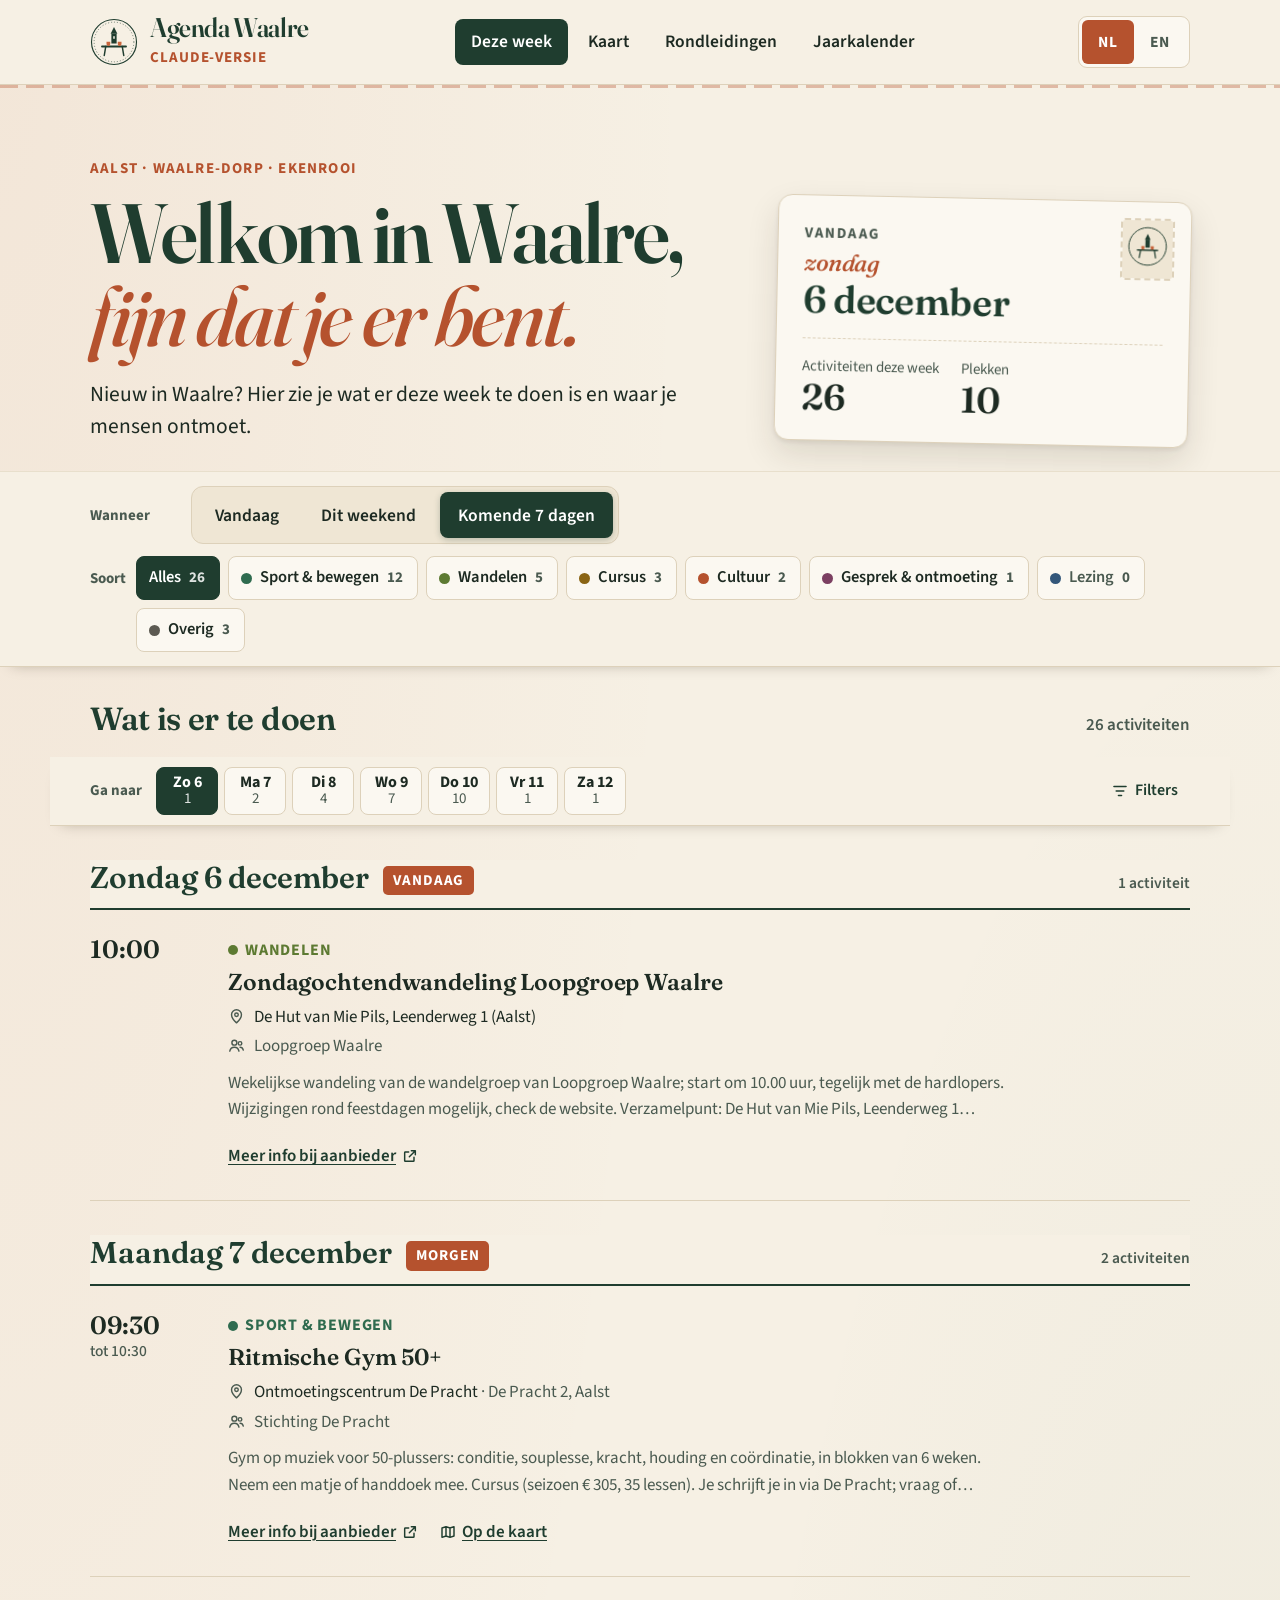
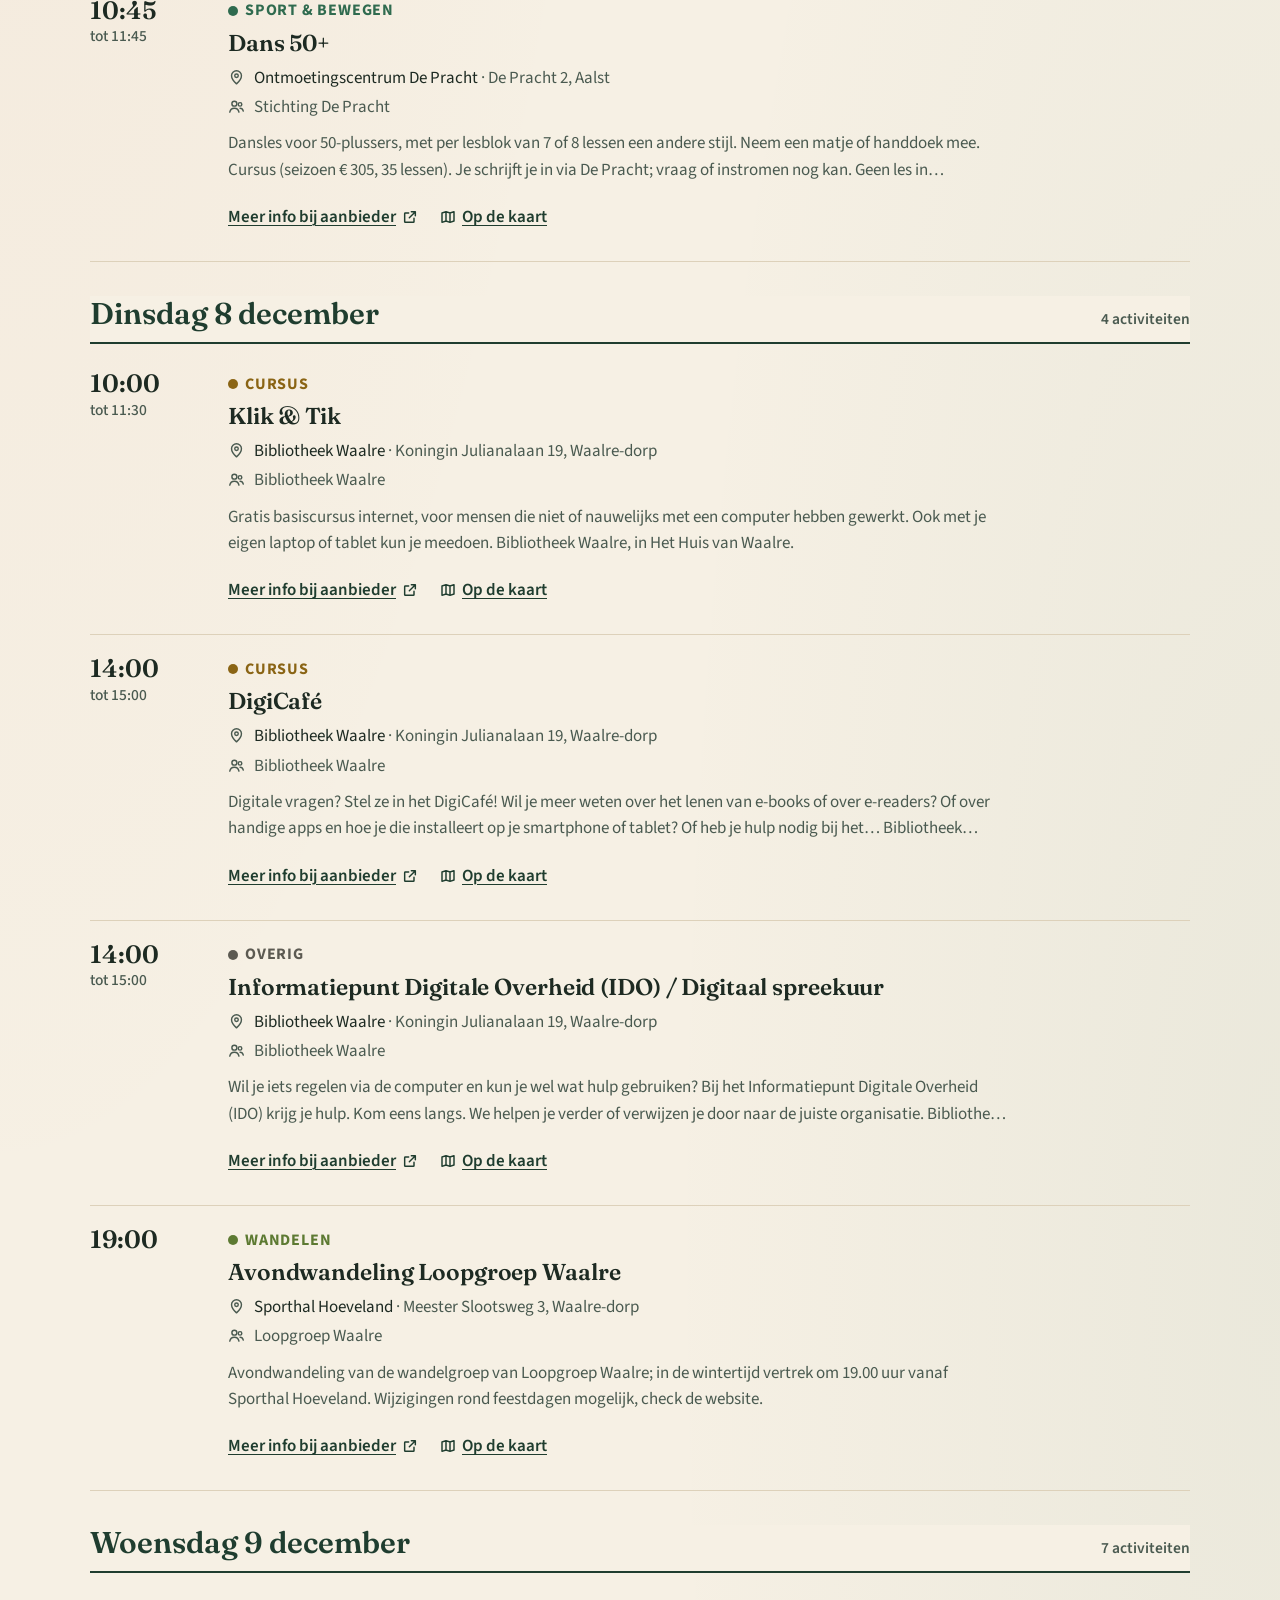
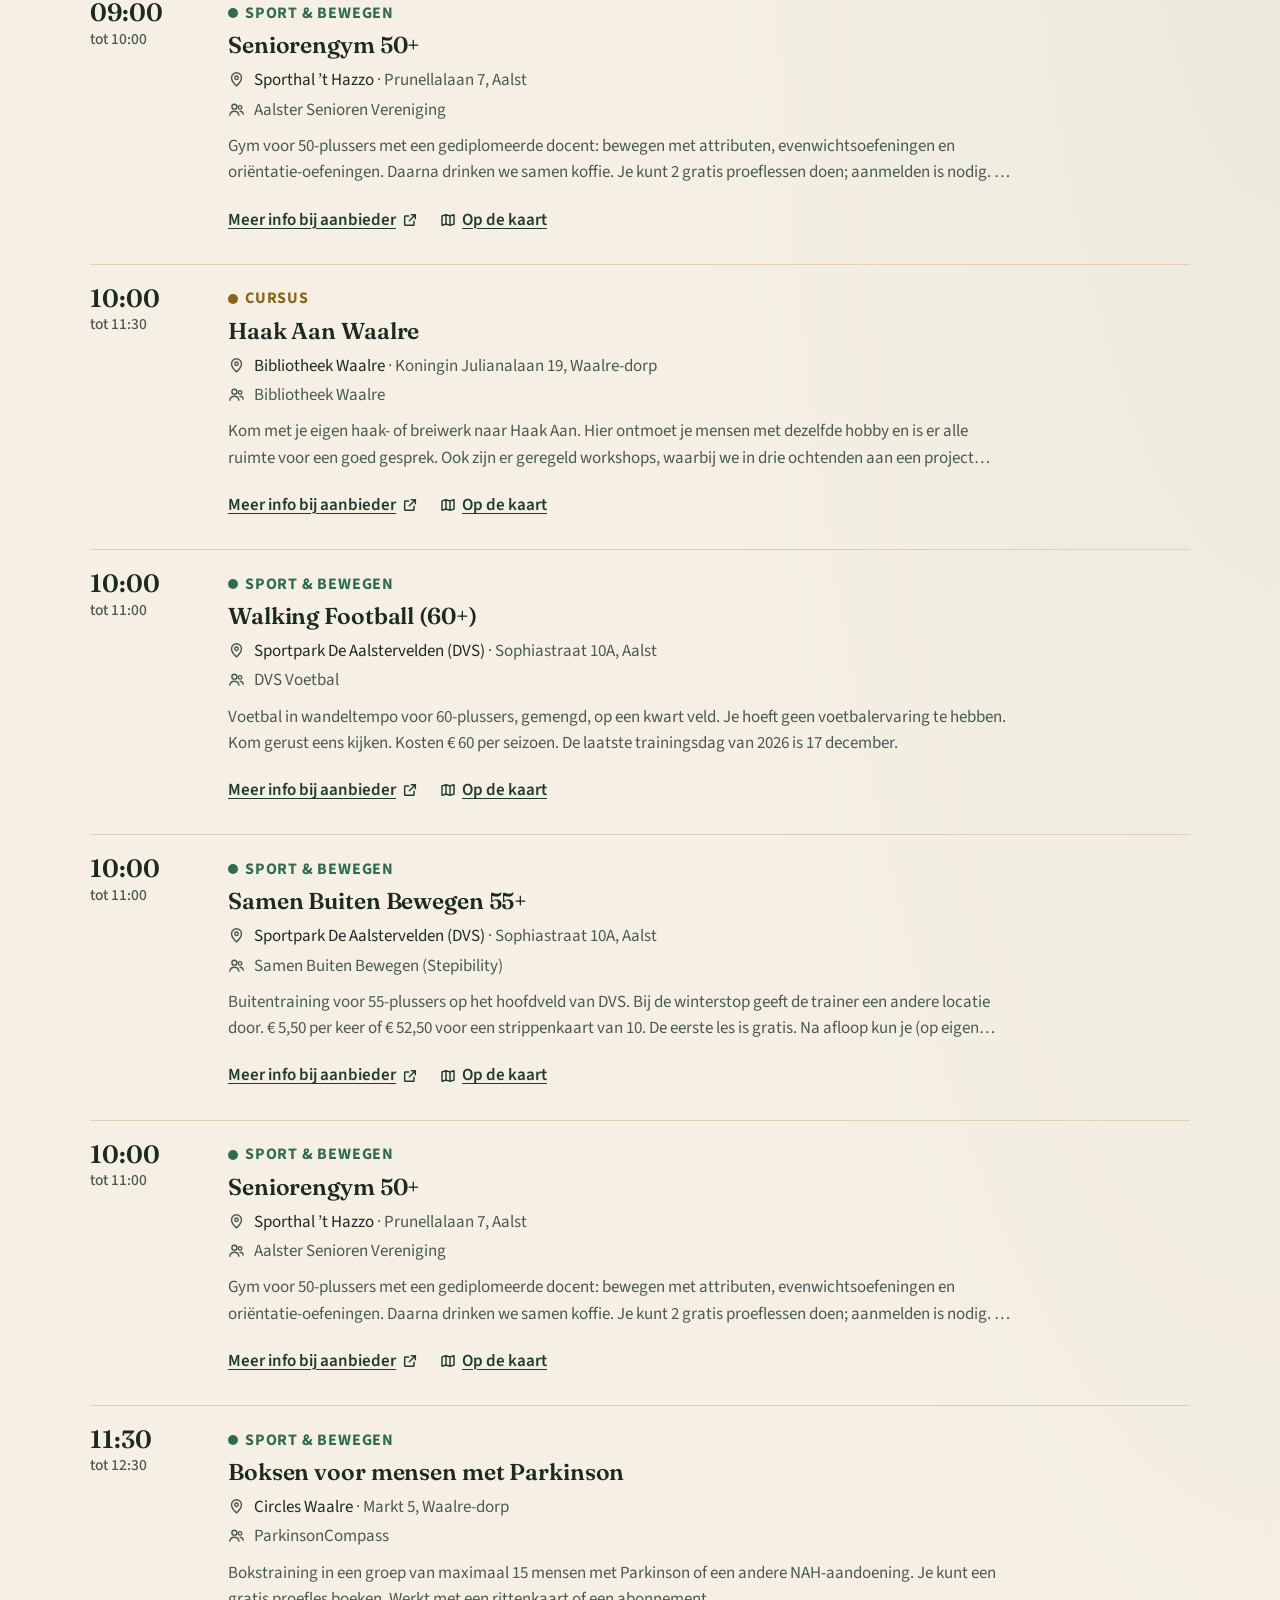
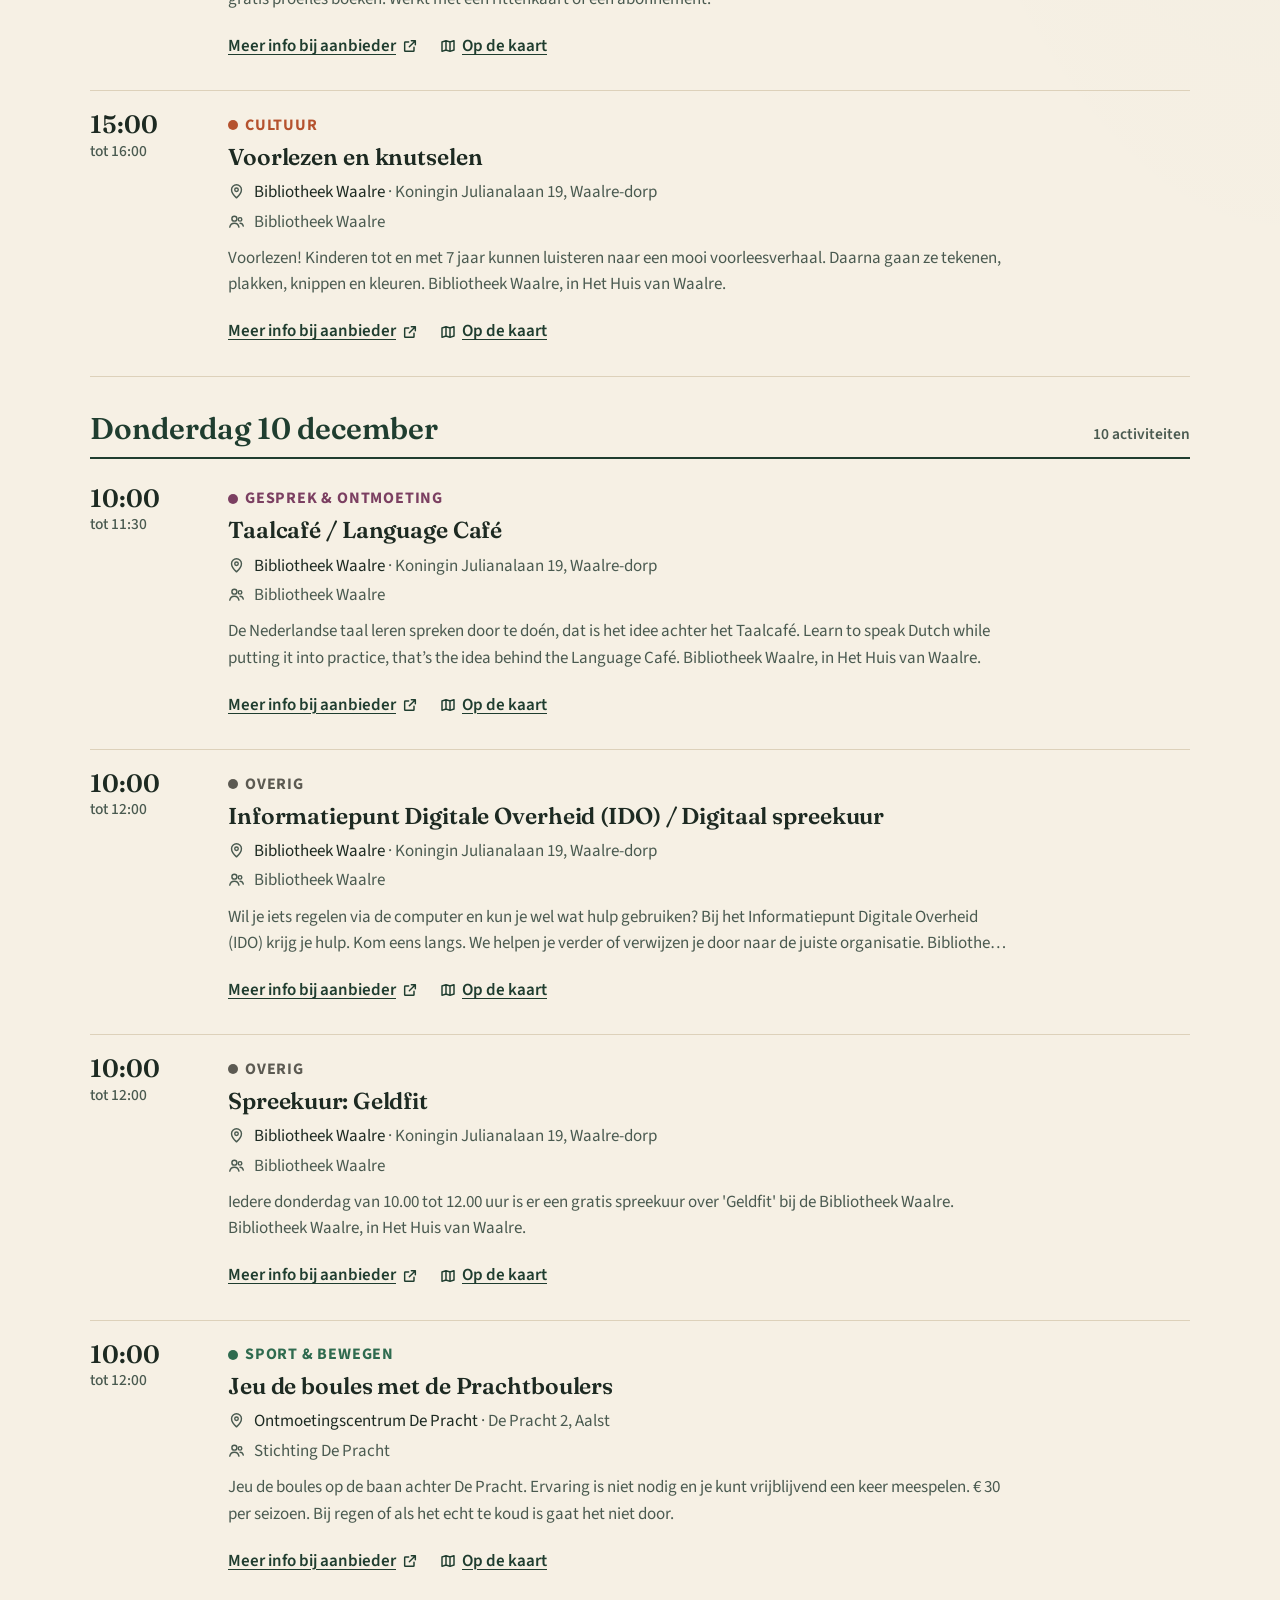
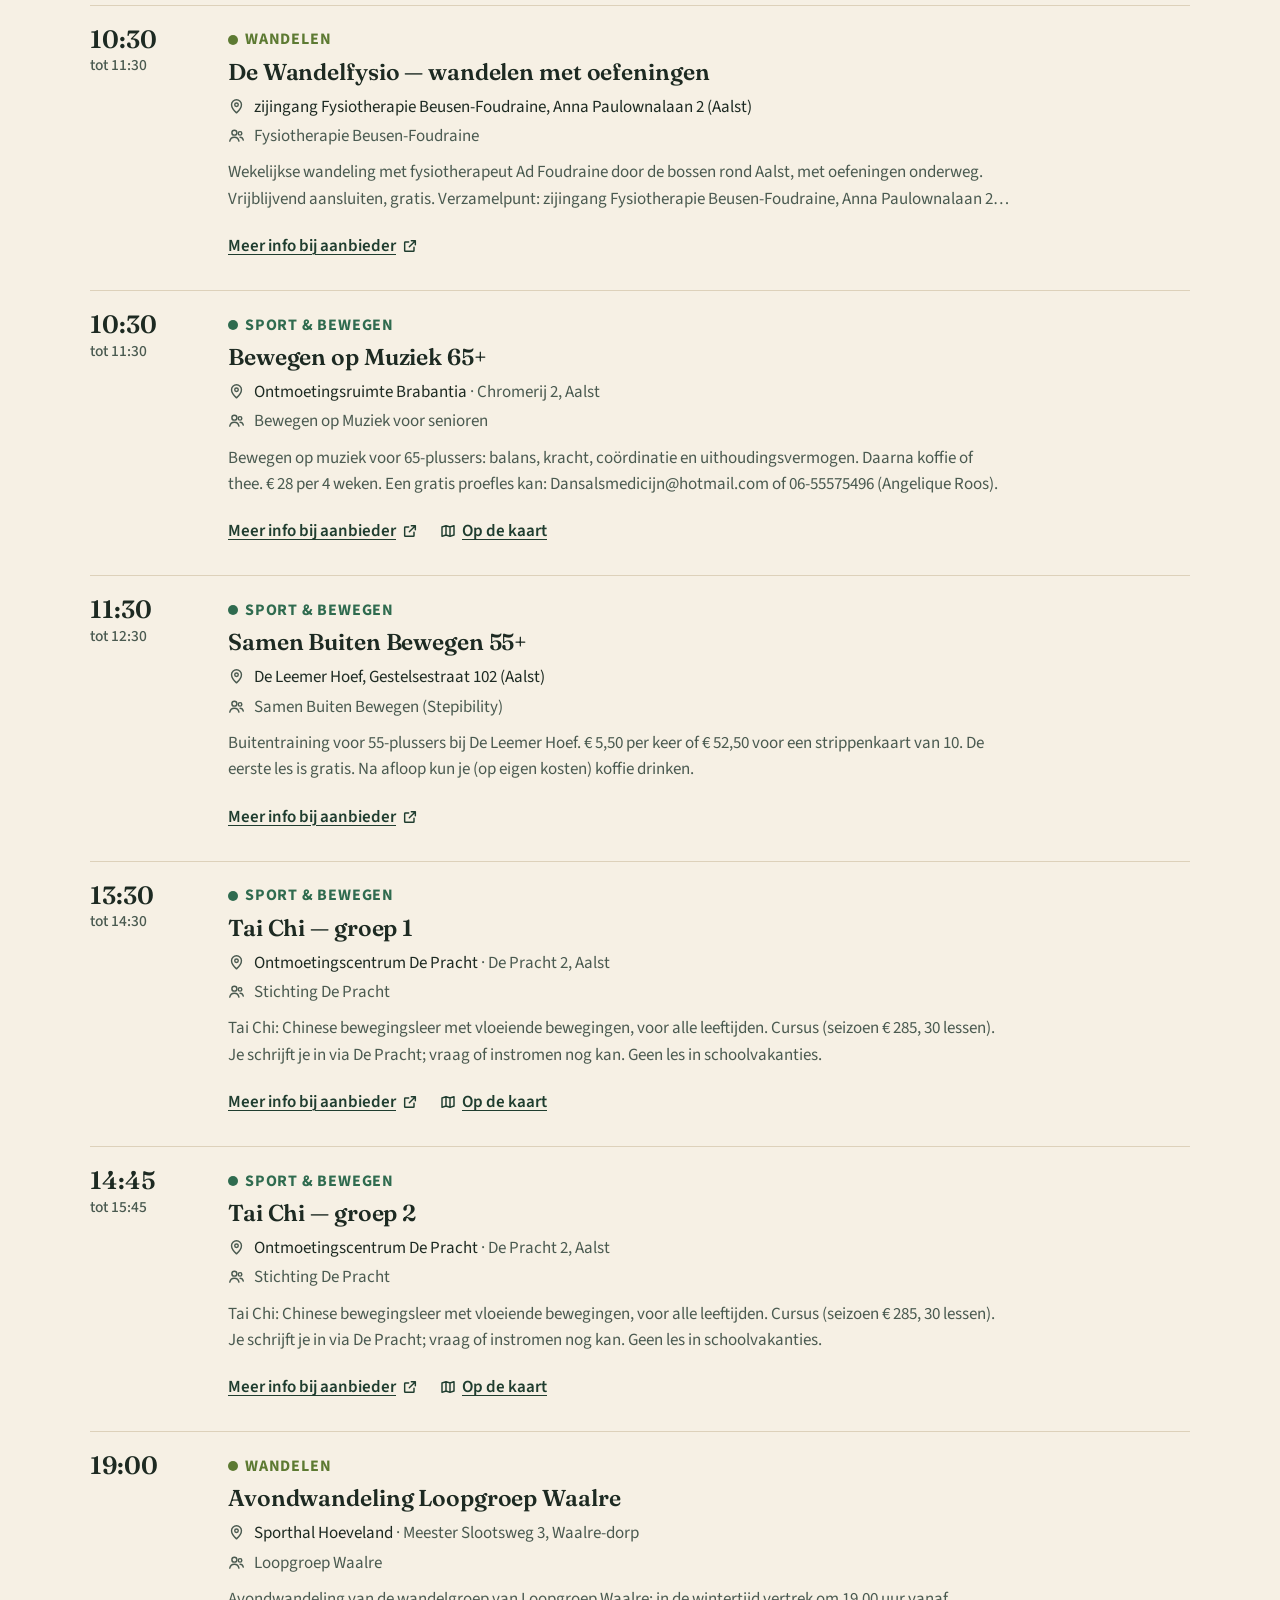
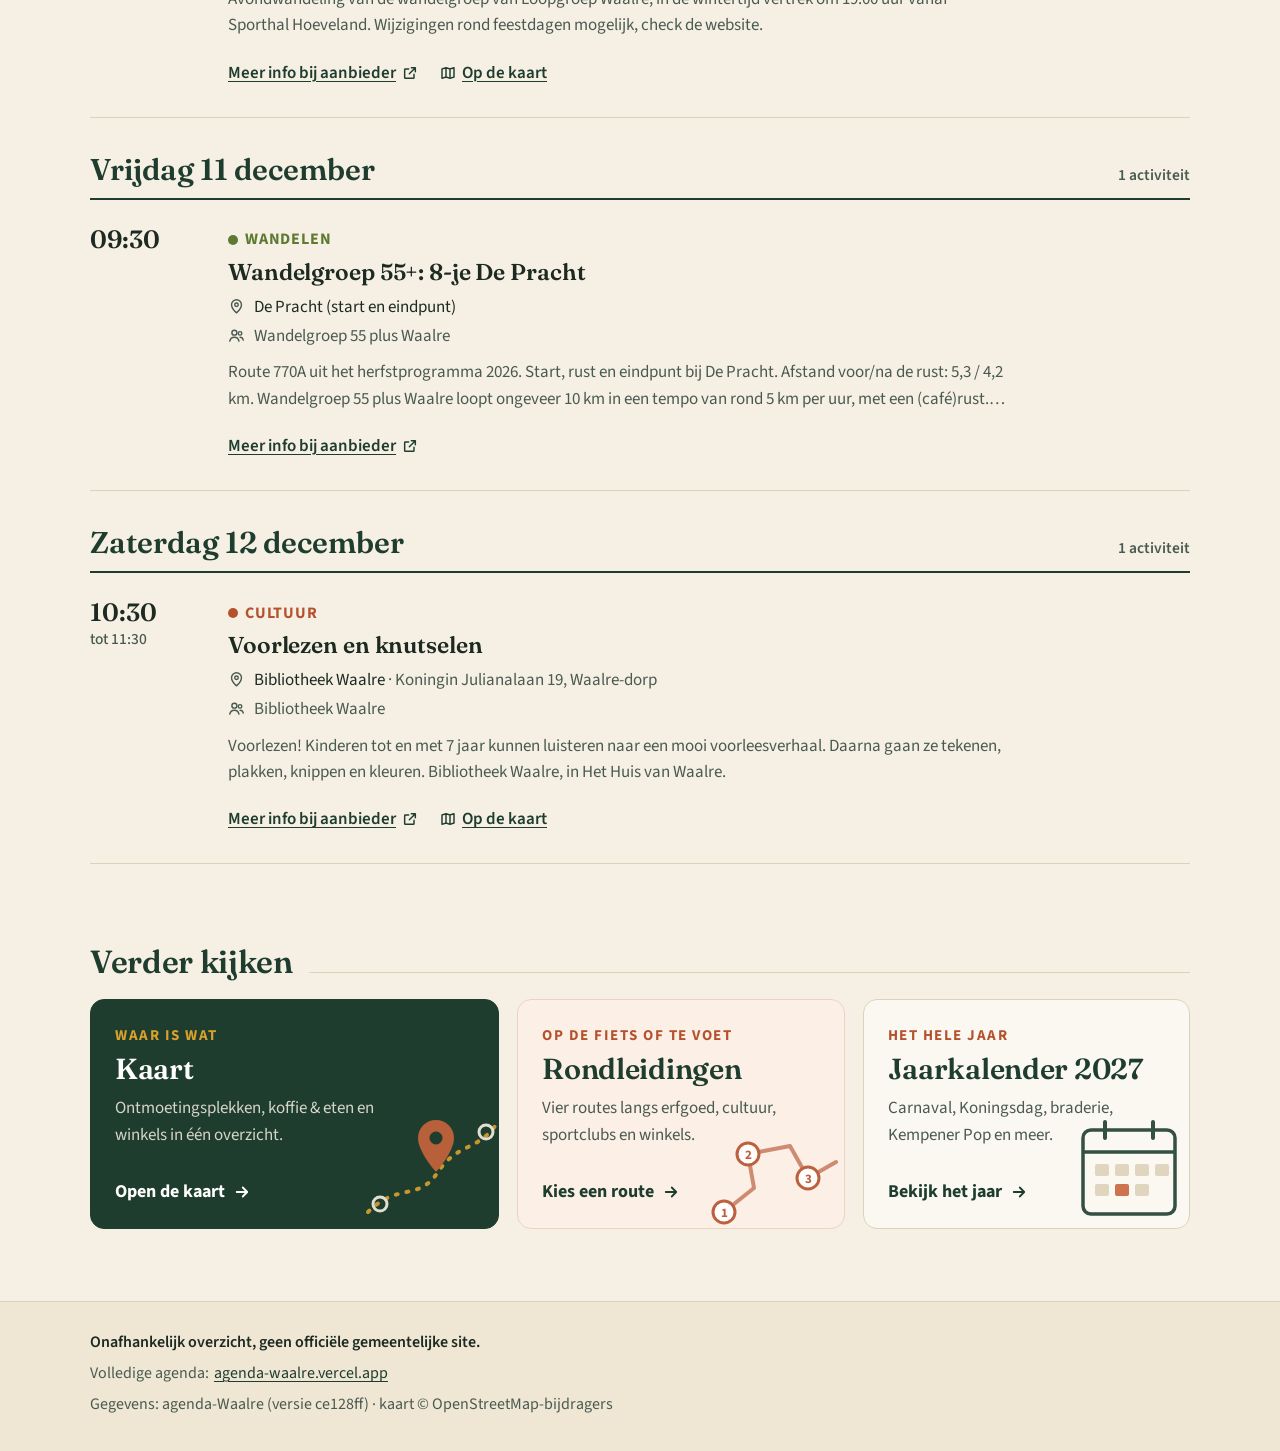
==== index.html @ f485eacd "Agenda Waalre (Claude-versie): fase 1 – deze week, kaart, rondleidingen, jaarkalender Gegevens: kopi" ====
<!doctype html>
<html lang="nl">
<head>
  <meta charset="utf-8">
  <meta name="viewport" content="width=device-width, initial-scale=1">
  <meta name="robots" content="noindex, nofollow">
  <title>Deze week · Agenda Waalre</title>
  <meta name="aw-title-nl" content="Deze week · Agenda Waalre">
  <meta name="aw-title-en" content="This week · Agenda Waalre">
  <meta name="description" content="Nieuw in Waalre? Zie wat er deze week te doen is in Aalst en Waalre en waar je mensen ontmoet.">
  <meta name="theme-color" content="#1f3d2f">
  <link rel="icon" href="assets/favicon.svg" type="image/svg+xml">
  <link rel="preconnect" href="https://fonts.googleapis.com">
  <link rel="preconnect" href="https://fonts.gstatic.com" crossorigin>
  <link rel="stylesheet" href="https://fonts.googleapis.com/css2?family=Fraunces:ital,opsz,wght@0,9..144,500;0,9..144,600;1,9..144,500&family=Source+Sans+3:wght@400;500;600;700&display=swap">
  <link rel="stylesheet" href="assets/style.css">
</head>
<body class="">
  <a class="skip" href="#inhoud" data-i18n="skip">Direct naar de inhoud</a>

  <header class="site-head">
    <div class="wrap site-head__inner">
      <a class="brand" href="index.html" data-nav="index.html">
          <svg class="emblem" viewBox="0 0 64 64" aria-hidden="true" focusable="false">
            <circle cx="32" cy="32" r="30" fill="none" stroke="currentColor" stroke-width="1.5"/>
            <circle cx="32" cy="32" r="26.5" fill="none" stroke="currentColor" stroke-width=".75" stroke-dasharray="1.5 2.5"/>
            <path d="M32 12 l4.5 9 h-9 z" fill="currentColor"/>
            <rect x="28.5" y="21" width="7" height="13" fill="currentColor"/>
            <rect x="31" y="24" width="2" height="4" rx="1" fill="#f6f0e4"/>
            <path d="M16 38 h32" stroke="currentColor" stroke-width="2.5" stroke-linecap="round"/>
            <path d="M21 38 l-2 12 M43 38 l2 12" stroke="currentColor" stroke-width="2" stroke-linecap="round"/>
            <path d="M22 31.5 h5 v3.2 a2.5 2.5 0 0 1 -5 0 z" fill="#c8643b"/>
            <path d="M37 31.5 h5 v3.2 a2.5 2.5 0 0 1 -5 0 z" fill="#c8643b"/>
          </svg>
        <span>
          <span class="brand__name">Agenda Waalre</span>
          <span class="brand__tag" data-i18n="tag">Claude-versie</span>
        </span>
      </a>
      <nav class="nav" aria-label="Hoofdmenu" data-i18n-aria="nav.label">
        <ul class="nav__list">
          <li><a class="nav__link" href="index.html" data-nav="index.html" data-i18n="nav.week" aria-current="page">Deze week</a></li>
          <li><a class="nav__link" href="kaart.html" data-nav="kaart.html" data-i18n="nav.kaart">Kaart</a></li>
          <li><a class="nav__link" href="rondleidingen.html" data-nav="rondleidingen.html" data-i18n="nav.routes">Rondleidingen</a></li>
          <li><a class="nav__link" href="jaarkalender.html" data-nav="jaarkalender.html" data-i18n="nav.jaar">Jaarkalender</a></li>
        </ul>
      </nav>
      <div class="lang" role="group" aria-label="Taal / Language">
        <button type="button" class="lang__btn" data-lang="nl" aria-pressed="true" lang="nl" aria-label="Nederlands">NL</button>
        <button type="button" class="lang__btn" data-lang="en" aria-pressed="false" lang="en" aria-label="English">EN</button>
      </div>
    </div>
  </header>

  <main id="inhoud" tabindex="-1">
    <section class="hero wrap" aria-labelledby="hero-titel">
      <div class="hero__grid">
        <div>
          <p class="kicker reveal" data-i18n="w.kicker">Aalst · Waalre-dorp · Ekenrooi</p>
          <h1 class="hero__title reveal-2" id="hero-titel"><span data-i18n="w.h1a">Welkom in Waalre,</span> <em data-i18n="w.h1b">fijn dat je er bent.</em></h1>
          <p class="lede reveal-3" data-i18n="w.lede">Nieuw in Waalre? Hier zie je wat er deze week te doen is en waar je mensen ontmoet.</p>
          <p class="en-note" data-en-note hidden>
            <svg viewBox="0 0 24 24" fill="none" stroke="currentColor" stroke-width="2" stroke-linecap="round" aria-hidden="true"><circle cx="12" cy="12" r="10"/><path d="M12 8v.01M11 12h1v5h1"/></svg>
            <span data-i18n="en.note"></span>
          </p>
        </div>
        <aside class="postcard" aria-label="Vandaag" data-i18n-aria="w.today">
          <svg class="emblem" viewBox="0 0 64 64" aria-hidden="true" focusable="false">
            <circle cx="32" cy="32" r="30" fill="none" stroke="currentColor" stroke-width="1.5"/>
            <path d="M32 12 l4.5 9 h-9 z" fill="currentColor"/>
            <rect x="28.5" y="21" width="7" height="13" fill="currentColor"/>
            <path d="M16 38 h32" stroke="currentColor" stroke-width="2.5" stroke-linecap="round"/>
            <path d="M21 38 l-2 12 M43 38 l2 12" stroke="currentColor" stroke-width="2" stroke-linecap="round"/>
            <path d="M22 31.5 h5 v3.2 a2.5 2.5 0 0 1 -5 0 z" fill="#c8643b"/>
            <path d="M37 31.5 h5 v3.2 a2.5 2.5 0 0 1 -5 0 z" fill="#c8643b"/>
          </svg>
          <p class="postcard__label" data-i18n="w.today">Vandaag</p>
          <p class="postcard__date" id="vandaag"><span></span></p>
          <dl class="postcard__stats">
            <div><dt data-i18n="w.statActs">Activiteiten deze week</dt><dd id="stat-acts">–</dd></div>
            <div><dt data-i18n="w.statPlaces">Plekken</dt><dd id="stat-places">–</dd></div>
          </dl>
        </aside>
      </div>
    </section>

    <section class="filters" aria-label="Filters" data-i18n-aria="w.filters" id="filters">
      <div class="wrap filters__inner">
        <div class="filters__row">
          <span class="filters__label" id="lbl-when" data-i18n="w.when">Wanneer</span>
          <div class="seg" role="group" aria-labelledby="lbl-when">
            <button type="button" class="seg__btn" data-range="today" aria-pressed="false" data-i18n="w.r.today">Vandaag</button>
            <button type="button" class="seg__btn" data-range="weekend" aria-pressed="false" data-i18n="w.r.weekend">Dit weekend</button>
            <button type="button" class="seg__btn" data-range="week" aria-pressed="true"><span class="seg__long" data-i18n="w.r.week">Komende 7 dagen</span><span class="seg__short" data-i18n="w.r.weekShort">7 dagen</span></button>
          </div>
        </div>
        <div class="filters__types">
          <span class="filters__label" id="lbl-what" data-i18n="w.what">Soort</span>
          <div class="chips" role="group" aria-labelledby="lbl-what" id="type-chips"></div>
        </div>
      </div>
    </section>

    <section class="wrap" aria-labelledby="res-titel">
      <div class="venue-filter" id="venue-filter" hidden>
        <p id="venue-filter-text"></p>
        <a class="btn btn--ghost" href="index.html" data-nav="index.html" data-i18n="w.venueAll">Toon alle plekken</a>
      </div>
      <div class="results-head">
        <h2 class="section-title" id="res-titel" data-i18n="w.resTitle">Wat is er te doen</h2>
        <p class="results-count" id="res-count" aria-live="polite"></p>
      </div>
      <nav class="daybar" id="daybar" aria-label="Spring naar een dag" data-i18n-aria="w.jump" hidden></nav>
      <div id="days"><p class="status" data-i18n="loading">Gegevens worden geladen…</p></div>
    </section>

    <section class="more wrap" aria-labelledby="more-titel">
      <div class="more__head"><h2 class="section-title" id="more-titel" data-i18n="w.moreTitle">Verder kijken</h2></div>
      <ul class="teasers">
        <li>
          <a class="teaser teaser--map" href="kaart.html" data-nav="kaart.html">
            <svg class="teaser__art" viewBox="0 0 150 150" aria-hidden="true" focusable="false">
              <path d="M10 120 C40 90 60 110 80 80 S120 60 140 30" fill="none" stroke="#d9a12c" stroke-width="4" stroke-dasharray="2 9" stroke-linecap="round"/>
              <path d="M60 46 a18 18 0 1 1 36 0 c0 14 -18 34 -18 34 s-18 -20 -18 -34z" fill="#c8643b"/>
              <circle cx="78" cy="46" r="6.5" fill="#1f3d2f"/>
              <circle cx="22" cy="112" r="7" fill="none" stroke="#f6f0e4" stroke-width="3"/>
              <circle cx="128" cy="40" r="7" fill="none" stroke="#f6f0e4" stroke-width="3"/>
            </svg>
            <span class="teaser__kicker" data-i18n="w.t1k">Waar is wat</span>
            <span class="teaser__title" data-i18n="nav.kaart">Kaart</span>
            <span class="teaser__text" data-i18n="w.t1">Ontmoetingsplekken, koffie &amp; eten en winkels in één overzicht.</span>
            <span class="teaser__go"><span data-i18n="w.t1go">Open de kaart</span> <svg viewBox="0 0 24 24" fill="none" stroke="currentColor" stroke-width="2.4" stroke-linecap="round" stroke-linejoin="round" aria-hidden="true"><path d="M5 12h14M13 6l6 6-6 6"/></svg></span>
          </a>
        </li>
        <li>
          <a class="teaser teaser--routes" href="rondleidingen.html" data-nav="rondleidingen.html">
            <svg class="teaser__art" viewBox="0 0 150 150" aria-hidden="true" focusable="false">
              <polyline points="20,120 50,96 44,62 86,54 104,86 132,70" fill="none" stroke="#b5522e" stroke-width="4" stroke-linejoin="round" stroke-linecap="round" opacity=".7"/>
              <g font-family="Source Sans 3, sans-serif" font-weight="700" font-size="13" text-anchor="middle">
                <circle cx="20" cy="120" r="11" fill="#fff" stroke="#b5522e" stroke-width="3"/><text x="20" y="124.5" fill="#b5522e">1</text>
                <circle cx="44" cy="62" r="11" fill="#fff" stroke="#b5522e" stroke-width="3"/><text x="44" y="66.5" fill="#b5522e">2</text>
                <circle cx="104" cy="86" r="11" fill="#fff" stroke="#b5522e" stroke-width="3"/><text x="104" y="90.5" fill="#b5522e">3</text>
              </g>
            </svg>
            <span class="teaser__kicker" data-i18n="w.t2k">Op de fiets of te voet</span>
            <span class="teaser__title" data-i18n="nav.routes">Rondleidingen</span>
            <span class="teaser__text" data-i18n="w.t2">Vier routes langs erfgoed, cultuur, sportclubs en winkels.</span>
            <span class="teaser__go"><span data-i18n="w.t2go">Kies een route</span> <svg viewBox="0 0 24 24" fill="none" stroke="currentColor" stroke-width="2.4" stroke-linecap="round" stroke-linejoin="round" aria-hidden="true"><path d="M5 12h14M13 6l6 6-6 6"/></svg></span>
          </a>
        </li>
        <li>
          <a class="teaser" href="jaarkalender.html" data-nav="jaarkalender.html">
            <svg class="teaser__art" viewBox="0 0 150 150" aria-hidden="true" focusable="false">
              <rect x="34" y="38" width="92" height="84" rx="8" fill="#fbf8f1" stroke="#1f3d2f" stroke-width="3.5"/>
              <path d="M34 60 h92" stroke="#1f3d2f" stroke-width="3.5"/>
              <path d="M56 30 v16 M104 30 v16" stroke="#1f3d2f" stroke-width="4" stroke-linecap="round"/>
              <g fill="#ddd1ba"><rect x="46" y="72" width="14" height="12" rx="2"/><rect x="66" y="72" width="14" height="12" rx="2"/><rect x="86" y="72" width="14" height="12" rx="2"/><rect x="46" y="92" width="14" height="12" rx="2"/><rect x="86" y="92" width="14" height="12" rx="2"/><rect x="106" y="72" width="14" height="12" rx="2"/></g>
              <rect x="66" y="92" width="14" height="12" rx="2" fill="#c8643b"/>
            </svg>
            <span class="teaser__kicker" data-i18n="w.t3k">Het hele jaar</span>
            <span class="teaser__title" data-i18n="w.t3title">Jaarkalender 2027</span>
            <span class="teaser__text" data-i18n="w.t3">Carnaval, Koningsdag, braderie, Kempener Pop en meer.</span>
            <span class="teaser__go"><span data-i18n="w.t3go">Bekijk het jaar</span> <svg viewBox="0 0 24 24" fill="none" stroke="currentColor" stroke-width="2.4" stroke-linecap="round" stroke-linejoin="round" aria-hidden="true"><path d="M5 12h14M13 6l6 6-6 6"/></svg></span>
          </a>
        </li>
      </ul>
    </section>
  </main>

  <footer class="site-foot">
    <div class="wrap site-foot__inner">
      <p><strong data-i18n="foot.independent">Onafhankelijk overzicht, geen officiële gemeentelijke site.</strong></p>
      <p><span data-i18n="foot.full">Volledige agenda:</span> <a href="https://agenda-waalre.vercel.app" target="_blank" rel="noopener">agenda-waalre.vercel.app</a></p>
      <p id="foot-data">Gegevens: agenda-Waalre · kaart © OpenStreetMap-bijdragers</p>
    </div>
  </footer>

  <script src="assets/common.js" defer></script>
  <script src="assets/week.js" defer></script>
</body>
</html>
---- assets/style.css ----
/* Agenda Waalre (Claude-versie) — gedeelde stijl
   Dorpsgids-gevoel: crème papier, flessengroen, terracotta, oker. Fraunces + Source Sans 3. */

:root {
  --paper: #f6f0e4;
  --paper-2: #efe6d4;
  --paper-3: #e7dcc5;
  --card: #fbf8f1;
  --ink: #1d2a22;
  --ink-soft: #4a5a50;
  --line: #ddd1ba;
  --line-soft: #e8dfcc;
  --forest: #1f3d2f;
  --forest-2: #2f6b4f;
  --forest-deep: #163024;
  --accent: #b5522e;
  --accent-soft: #c8643b;
  --ochre: #d9a12c;
  --ochre-ink: #7a5a10;

  /* activiteitsoorten */
  --t-sport: #2f6b4f;
  --t-wandeling: #5d7a32;
  --t-cursus: #8a6414;
  --t-cultuur: #b5522e;
  --t-dialoog: #7b3f61;
  --t-lezing: #33577a;
  --t-overig: #5c5a52;

  /* rondleidingen */
  --r-erfgoed: #b5522e;
  --r-cultuur: #7b3f61;
  --r-sport: #2f6b4f;
  --r-winkels: #b07d12;

  --c-restaurant: #b5522e;
  --c-cafe: #2f6b4f;
  --c-snack: #d9a12c;

  --serif: "Fraunces", Georgia, "Times New Roman", serif;
  --sans: "Source Sans 3", "Segoe UI", system-ui, sans-serif;

  --wrap: 1180px;
  --gutter: clamp(16px, 4vw, 40px);
  --radius: 10px;
  --shadow: 0 1px 2px rgba(40, 30, 10, .06), 0 6px 18px rgba(40, 30, 10, .08);
  --shadow-lift: 0 2px 4px rgba(40, 30, 10, .08), 0 14px 32px rgba(40, 30, 10, .12);
  --focus: 0 0 0 3px var(--paper), 0 0 0 5px var(--forest);
}

*, *::before, *::after { box-sizing: border-box; }

html { -webkit-text-size-adjust: 100%; }
body {
  margin: 0;
  font-family: var(--sans);
  font-size: 18px;
  line-height: 1.55;
  color: var(--ink);
  background:
    radial-gradient(90% 50% at 0% 0%, rgba(200, 100, 59, .07), transparent 60%),
    radial-gradient(80% 40% at 100% 30%, rgba(47, 107, 79, .06), transparent 60%),
    var(--paper);
  -webkit-font-smoothing: antialiased;
  min-height: 100vh;
  display: flex;
  flex-direction: column;
  overflow-x: hidden;
}
main { flex: 1 0 auto; }

a { color: var(--forest); text-underline-offset: 3px; text-decoration-thickness: 1px; }
a:hover { color: var(--accent); }
button { font: inherit; color: inherit; }
:focus-visible { outline: none; box-shadow: var(--focus); border-radius: 6px; }
[hidden] { display: none !important; }
img, svg { max-width: 100%; }
/* Leaflet zet dit alleen voor de standaard overlay-laag; ook nodig voor onze eigen lagen */
.leaflet-container .leaflet-pane > svg { max-width: none !important; max-height: none !important; }

.wrap { max-width: var(--wrap); margin: 0 auto; padding: 0 var(--gutter); }

.skip {
  position: absolute; left: 12px; top: -80px; z-index: 3000;
  background: var(--forest); color: #fff; padding: 12px 16px; border-radius: 8px;
  text-decoration: none; font-weight: 600;
}
.skip:focus { top: 12px; color: #fff; }

.visually-hidden {
  position: absolute !important; width: 1px; height: 1px; overflow: hidden;
  clip: rect(0 0 0 0); white-space: nowrap; border: 0; padding: 0; margin: -1px;
}

/* ---------- kop ---------- */
.site-head {
  background: var(--paper);
  border-bottom: 1px solid var(--line);
  position: relative;
  z-index: 1000;
}
.site-head::after {
  /* dun terracotta lijntje onder de kop: de "rand van de dorpsgids" */
  content: ""; position: absolute; left: 0; right: 0; bottom: -4px; height: 3px;
  background: repeating-linear-gradient(90deg, var(--accent) 0 18px, transparent 18px 26px);
  opacity: .35;
}
.site-head__inner {
  display: flex; align-items: center; gap: 28px;
  min-height: 84px;
}
.brand {
  display: flex; align-items: center; gap: 12px;
  text-decoration: none; color: var(--forest);
  flex: none;
}
.brand:hover { color: var(--forest); }
.brand .emblem { width: 48px; height: 48px; color: var(--forest); flex: none; }
.brand__name {
  font-family: var(--serif);
  font-weight: 600;
  font-variation-settings: "opsz" 144;
  font-size: 27px;
  letter-spacing: -.015em;
  line-height: 1;
  display: block;
}
.brand__tag {
  display: inline-block;
  margin-top: 5px;
  font-size: 15px; font-weight: 700; letter-spacing: .06em; text-transform: uppercase;
  color: var(--accent);
}

.nav { flex: 1; }
.nav__list { list-style: none; margin: 0; padding: 0; display: flex; gap: 4px; justify-content: center; }
.nav__link {
  display: flex; align-items: center; justify-content: center;
  min-height: 46px; padding: 0 16px;
  border-radius: 8px;
  font-weight: 600; font-size: 17.5px;
  color: var(--ink); text-decoration: none;
  transition: background .15s, color .15s;
  white-space: nowrap;
}
.nav__link:hover { background: rgba(31, 61, 47, .07); color: var(--forest); }
.nav__link[aria-current="page"] {
  background: var(--forest); color: #fff;
}

.lang { display: flex; flex: none; border: 1px solid var(--line); border-radius: 9px; padding: 3px; background: var(--card); }
.lang__btn {
  min-width: 52px; min-height: 44px;
  border: 0; border-radius: 6px;
  background: transparent;
  font-weight: 700; font-size: 15.5px; letter-spacing: .04em;
  color: var(--ink-soft);
  cursor: pointer;
}
.lang__btn:hover { color: var(--forest); background: var(--paper-2); }
.lang__btn[aria-pressed="true"] { background: var(--accent); color: #fff; }

/* ---------- voet ---------- */
.site-foot {
  margin-top: 72px;
  border-top: 1px solid var(--line);
  background: var(--paper-2);
  font-size: 16px;
  color: var(--ink-soft);
}
.site-foot__inner { padding-top: 28px; padding-bottom: 34px; display: grid; gap: 6px; }
.site-foot p { margin: 0; }
.site-foot strong { color: var(--ink); font-weight: 600; }
.site-foot a { display: inline-block; padding: 11px 2px; margin: -11px 0; }

/* ---------- algemene typografie ---------- */
.kicker {
  margin: 0;
  font-size: 15px; font-weight: 700; letter-spacing: .08em; text-transform: uppercase;
  color: var(--accent);
}
.page-title {
  font-family: var(--serif);
  font-weight: 600;
  font-variation-settings: "opsz" 144;
  font-size: clamp(38px, 5.4vw, 64px);
  line-height: 1.02;
  letter-spacing: -.022em;
  color: var(--forest);
  margin: 10px 0 0;
}
.page-title em { font-style: italic; font-weight: 500; color: var(--accent); }
.lede { font-size: clamp(19px, 1.7vw, 21.5px); line-height: 1.5; color: var(--ink); max-width: 40em; margin: 16px 0 0; }
.section-title {
  font-family: var(--serif); font-weight: 600; font-size: clamp(26px, 2.6vw, 32px);
  line-height: 1.15; color: var(--forest); margin: 0;
  letter-spacing: -.01em;
}
.page-head { padding-top: clamp(32px, 5vw, 60px); padding-bottom: 24px; }

.en-note {
  display: flex; gap: 10px; align-items: flex-start;
  margin: 18px 0 0;
  padding: 12px 16px;
  background: var(--card);
  border: 1px solid var(--line);
  border-left: 4px solid var(--ochre);
  border-radius: 8px;
  font-size: 16.5px; color: var(--ink);
  max-width: 44em;
}
.en-note svg { flex: none; width: 20px; height: 20px; margin-top: 3px; color: var(--ochre-ink); }

.status { padding: 28px 0; color: var(--ink-soft); font-size: 18px; }
.status--error { color: var(--accent); font-weight: 600; }

/* ---------- knoppen & chips ---------- */
.btn {
  display: inline-flex; align-items: center; justify-content: center; gap: 8px;
  min-height: 48px; padding: 0 20px;
  border-radius: 9px;
  border: 1.5px solid var(--forest);
  background: var(--forest); color: #fff;
  font-weight: 600; font-size: 17px; text-decoration: none;
  cursor: pointer;
  transition: background .15s, transform .1s;
}
.btn:hover { background: var(--forest-deep); color: #fff; }
.btn:active { transform: translateY(1px); }
.btn--ghost { background: var(--card); color: var(--forest); border-color: var(--line); }
.btn--ghost:hover { background: var(--paper-2); color: var(--forest); border-color: var(--forest); }
.btn svg { width: 19px; height: 19px; flex: none; }

.seg {
  display: inline-flex; flex-wrap: wrap; gap: 6px;
  padding: 5px; border-radius: 12px;
  background: var(--paper-2); border: 1px solid var(--line);
}
.seg__btn {
  min-height: 46px; padding: 0 18px;
  border: 0; border-radius: 8px; background: transparent;
  font-weight: 600; font-size: 17.5px; color: var(--ink);
  cursor: pointer;
  transition: background .15s, color .15s, box-shadow .15s;
}
.seg__btn:hover { background: rgba(255, 255, 255, .6); }
.seg__btn[aria-pressed="true"] { background: var(--forest); color: #fff; box-shadow: 0 2px 6px rgba(31, 61, 47, .25); }

.chips { display: flex; flex-wrap: wrap; gap: 8px; }
.chip {
  display: inline-flex; align-items: center; gap: 8px;
  min-height: 44px; padding: 0 14px 0 12px;
  border: 1.5px solid var(--line); border-radius: 8px;
  background: var(--card);
  font-weight: 600; font-size: 16.5px; line-height: 1.2;
  cursor: pointer;
  transition: background .15s, border-color .15s, color .15s;
}
.chip:hover { border-color: var(--c, var(--forest)); }
.chip .dot { width: 11px; height: 11px; border-radius: 50%; background: var(--c, var(--forest)); flex: none; }
.chip__n { font-variant-numeric: tabular-nums; font-weight: 700; font-size: 15px; color: var(--ink-soft); }
.chip[aria-pressed="true"] { background: var(--c, var(--forest)); border-color: var(--c, var(--forest)); color: #fff; }
.chip[aria-pressed="true"] .dot { background: #fff; }
.chip[aria-pressed="true"] .chip__n { color: rgba(255, 255, 255, .85); }
.chip.is-empty:not([aria-pressed="true"]) { color: var(--ink-soft); }

.t-sport { --c: var(--t-sport); }
.t-wandeling { --c: var(--t-wandeling); }
.t-cursus { --c: var(--t-cursus); }
.t-cultuur { --c: var(--t-cultuur); }
.t-dialoog { --c: var(--t-dialoog); }
.t-lezing { --c: var(--t-lezing); }
.t-overig { --c: var(--t-overig); }

/* =====================================================================
   DEZE WEEK
   ===================================================================== */
.hero { padding-top: clamp(36px, 6vw, 72px); padding-bottom: 28px; }
.hero__grid { display: grid; grid-template-columns: minmax(0, 1.5fr) minmax(280px, 1fr); gap: clamp(28px, 5vw, 64px); align-items: end; }
.hero__title {
  font-family: var(--serif);
  font-weight: 600;
  font-variation-settings: "opsz" 144;
  font-size: clamp(44px, 6.6vw, 84px);
  line-height: .98;
  letter-spacing: -.028em;
  color: var(--forest);
  margin: 12px 0 0;
}
.hero__title em { display: block; font-style: italic; font-weight: 500; color: var(--accent); }
.hero .lede { margin-top: 22px; }

.postcard {
  position: relative;
  background: var(--card);
  border: 1px solid var(--line);
  border-radius: 14px;
  padding: 26px 26px 22px;
  box-shadow: var(--shadow-lift);
  transform: rotate(1.2deg);
  animation: settle .7s .15s ease-out both;
}
.postcard::before {
  /* postzegel */
  content: ""; position: absolute; top: 16px; right: 16px; width: 54px; height: 62px;
  background:
    radial-gradient(circle at 50% 50%, var(--paper-2) 0 0) padding-box;
  border: 2px dashed var(--line);
  border-radius: 4px;
}
.postcard .emblem { position: absolute; top: 24px; right: 23px; width: 40px; height: 40px; color: var(--forest); }
.postcard__label { margin: 0; font-size: 15px; font-weight: 700; letter-spacing: .1em; text-transform: uppercase; color: var(--ink-soft); }
.postcard__date {
  font-family: var(--serif); font-weight: 600; font-size: clamp(30px, 3vw, 38px); line-height: 1.05;
  color: var(--forest); margin: 6px 70px 18px 0; letter-spacing: -.01em;
}
.postcard__date span { display: block; font-style: italic; font-weight: 500; color: var(--accent); font-size: .62em; margin-bottom: 4px; }
.postcard__stats { display: flex; gap: 22px; padding-top: 16px; border-top: 1px dashed var(--line); margin: 0; }
.postcard__stats div { margin: 0; }
.postcard__stats dt { font-size: 15px; color: var(--ink-soft); }
.postcard__stats dd { margin: 0; font-family: var(--serif); font-weight: 600; font-size: 36px; line-height: 1.1; color: var(--ink); font-variant-numeric: tabular-nums; }

/* filters */
.filters {
  position: relative; z-index: 6;
  background: var(--paper);
  border-top: 1px solid var(--line-soft);
  border-bottom: 1px solid var(--line);
  box-shadow: 0 8px 14px -12px rgba(40, 30, 10, .4);
}
.filters__inner { display: grid; gap: 12px; padding-top: 14px; padding-bottom: 14px; }
.filters__row { display: flex; flex-wrap: wrap; align-items: center; gap: 10px 18px; }
.filters__label { font-size: 15px; font-weight: 700; color: var(--ink-soft); min-width: 5.5em; }
.filters__types { display: flex; gap: 12px; align-items: flex-start; min-width: 0; }
.filters__types > * { min-width: 0; }
.filters__types .filters__label { padding-top: 11px; }

.venue-filter {
  display: flex; flex-wrap: wrap; align-items: center; gap: 10px 14px;
  margin-top: 22px;
  padding: 12px 14px 12px 18px;
  background: #fff8ec; border: 1px solid var(--ochre); border-radius: 10px;
}
.venue-filter p { margin: 0; flex: 1 1 260px; }

.results-head { display: flex; justify-content: space-between; align-items: baseline; gap: 12px; flex-wrap: wrap; margin-top: 34px; }
.results-count { font-size: 17px; color: var(--ink-soft); font-weight: 600; margin: 0; }

/* dagsprongen: één compacte, plakkende rij */
.daybar {
  position: sticky; top: 0; z-index: 20;
  margin: 18px calc(-1 * var(--gutter)) 0;
  padding: 8px var(--gutter);
  background: var(--paper);
  border-bottom: 1px solid var(--line);
  box-shadow: 0 8px 14px -12px rgba(40, 30, 10, .4);
}
.daybar__inner { display: flex; align-items: center; gap: 8px; }
.daybar__label { flex: none; font-size: 15px; font-weight: 700; color: var(--ink-soft); margin-right: 4px; }
.daybar__list {
  list-style: none; margin: 0; padding: 2px; display: flex; gap: 6px;
  overflow-x: auto; scrollbar-width: none; flex: 1; min-width: 0;
}
.daybar__list a {
  display: flex; flex-direction: column; align-items: center; justify-content: center;
  min-width: 62px; min-height: 48px; padding: 2px 10px;
  border: 1.5px solid var(--line); border-radius: 8px; background: var(--card);
  text-decoration: none; color: var(--ink); line-height: 1.1;
  white-space: nowrap;
}
.daybar__list a:hover { border-color: var(--forest); color: var(--forest); }
.daybar__list a.is-current { background: var(--forest); border-color: var(--forest); color: #fff; }
.daybar__day { font-weight: 700; font-size: 16px; }
.daybar__n { font-size: 15px; color: var(--ink-soft); }
.daybar__list a.is-current .daybar__n { color: rgba(255, 255, 255, .85); }
.daybar__top {
  flex: none; display: inline-flex; align-items: center; gap: 6px;
  min-height: 48px; padding: 0 12px; border-radius: 8px;
  font-weight: 600; font-size: 16px; text-decoration: none; color: var(--forest);
}
.daybar__top:hover { background: var(--paper-2); }
.daybar__top svg { width: 18px; height: 18px; }
.day { scroll-margin-top: calc(var(--daybar-h, 0px) + 8px); }
.seg__short { display: none; }

.day { margin-top: 34px; }
.day__head {
  display: flex; align-items: baseline; gap: 14px;
  padding-bottom: 10px; margin: 0 0 6px;
  border-bottom: 2px solid var(--forest);
  position: sticky; top: var(--daybar-h, 0px); z-index: 5;
  background: var(--paper);
}
.day__name { font-family: var(--serif); font-weight: 600; font-size: clamp(25px, 2.4vw, 30px); color: var(--forest); line-height: 1.2; }
.day__rel {
  font-size: 15px; font-weight: 700; letter-spacing: .06em; text-transform: uppercase;
  color: #fff; background: var(--accent); padding: 3px 10px; border-radius: 5px;
  transform: translateY(-3px);
}
.day__n { margin-left: auto; font-size: 15.5px; color: var(--ink-soft); font-weight: 600; white-space: nowrap; }

.events { list-style: none; margin: 0; padding: 0; }
.ev {
  display: grid;
  grid-template-columns: 116px minmax(0, 1fr);
  gap: 22px;
  padding: 20px 0 22px;
  border-bottom: 1px solid var(--line);
  animation: nudge .45s ease-out both;
}
.ev__time { font-family: var(--serif); font-weight: 600; font-size: 25px; line-height: 1.1; color: var(--ink); font-variant-numeric: tabular-nums; }
.ev__time small { display: block; font-family: var(--sans); font-size: 15.5px; font-weight: 500; color: var(--ink-soft); margin-top: 4px; }
.ev__time.is-unknown { font-family: var(--sans); font-size: 16px; font-weight: 600; color: var(--ink-soft); }
.ev__type {
  display: inline-flex; align-items: center; gap: 7px;
  font-size: 16px; font-weight: 700; letter-spacing: .05em; text-transform: uppercase;
  color: var(--c);
}
.ev__type::before { content: ""; width: 10px; height: 10px; border-radius: 50%; background: var(--c); }
.ev__title { font-family: var(--serif); font-weight: 600; font-size: 23px; line-height: 1.22; color: var(--ink); margin: 4px 0 8px; letter-spacing: -.005em; }
.ev__meta { margin: 0; display: grid; gap: 3px; font-size: 17px; }
.ev__meta div { display: flex; gap: 9px; align-items: baseline; }
.ev__meta svg { width: 17px; height: 17px; flex: none; color: var(--ink-soft); transform: translateY(3px); }
.ev__meta dt { position: absolute; width: 1px; height: 1px; overflow: hidden; clip: rect(0 0 0 0); }
.ev__meta dd { margin: 0; }
.ev__meta .soft { color: var(--ink-soft); }
.ev__desc {
  margin: 10px 0 0; color: var(--ink-soft); font-size: 17px; max-width: 46em;
  display: -webkit-box; -webkit-line-clamp: 2; -webkit-box-orient: vertical; overflow: hidden;
}
.ev__links { display: flex; flex-wrap: wrap; gap: 6px 22px; margin-top: 12px; }
.ev__links a { display: inline-flex; align-items: center; gap: 6px; min-height: 44px; font-weight: 600; font-size: 17px; }
.ev__links svg { width: 16px; height: 16px; }

.empty {
  margin-top: 34px;
  padding: 34px clamp(20px, 4vw, 40px);
  background: var(--card); border: 1px solid var(--line); border-radius: 14px;
  display: grid; grid-template-columns: auto 1fr; gap: 24px; align-items: start;
}
.empty__icon { width: 64px; height: 64px; color: var(--forest-2); }
.empty h2 { font-family: var(--serif); font-weight: 600; font-size: 27px; color: var(--forest); margin: 0 0 8px; line-height: 1.2; }
.empty p { margin: 0 0 16px; max-width: 40em; }
.empty .actions { display: flex; flex-wrap: wrap; gap: 10px; }

/* verder kijken */
.more { margin-top: 80px; }
.more__head { display: flex; align-items: baseline; gap: 16px; margin-bottom: 18px; }
.more__head::after { content: ""; flex: 1; height: 1px; background: var(--line); }
.teasers { display: grid; grid-template-columns: 1.25fr 1fr 1fr; gap: 18px; list-style: none; margin: 0; padding: 0; }
.teaser {
  position: relative; display: flex; flex-direction: column; height: 100%;
  min-height: 230px;
  padding: 24px 24px 22px;
  border-radius: 14px;
  text-decoration: none; color: var(--ink);
  border: 1px solid var(--line);
  background: var(--card);
  overflow: hidden;
  transition: transform .2s ease, box-shadow .2s ease;
}
.teaser:hover { transform: translateY(-3px); box-shadow: var(--shadow-lift); color: var(--ink); }
.teaser__art { position: absolute; right: -10px; bottom: -14px; width: 150px; height: 150px; opacity: .9; pointer-events: none; }
.teaser__kicker { font-size: 15px; font-weight: 700; letter-spacing: .1em; text-transform: uppercase; color: var(--accent); }
.teaser__title { font-family: var(--serif); font-weight: 600; font-size: 29px; line-height: 1.1; color: var(--forest); margin: 6px 0 10px; letter-spacing: -.01em; }
.teaser__text { margin: 0; max-width: 17em; font-size: 17px; color: var(--ink-soft); position: relative; }
.teaser__go { margin-top: auto; padding-top: 18px; font-weight: 700; color: var(--forest); display: inline-flex; align-items: center; gap: 8px; position: relative; }
.teaser__go svg { width: 18px; height: 18px; transition: transform .2s; }
.teaser:hover .teaser__go svg { transform: translateX(4px); }
.teaser--map { background: var(--forest); border-color: var(--forest); color: #f6f0e4; }
.teaser--map .teaser__title, .teaser--map .teaser__go { color: #fff; }
.teaser--map .teaser__text { color: rgba(246, 240, 228, .85); }
.teaser--map .teaser__kicker { color: var(--ochre); }
.teaser--map:hover { color: #fff; }
.teaser--routes { background: #fbefe6; border-color: #ecd2c0; }

/* =====================================================================
   KAART
   ===================================================================== */
.map-page { display: grid; grid-template-columns: minmax(0, 1fr) 400px; height: calc(100vh - 85px); height: calc(100dvh - 85px); min-height: 560px; }
.map-page__map { position: relative; min-width: 0; }
.map { position: absolute; inset: 0; background: var(--paper-2); }
.tiles-muted { filter: saturate(.35) sepia(.25) contrast(.9) brightness(1.04); }
.map-panel {
  overflow-y: auto; overscroll-behavior: contain;
  border-left: 1px solid var(--line);
  background: var(--paper);
  box-shadow: -4px 0 20px rgba(40, 30, 10, .07);
}
.map-panel__head { padding: 24px 24px 14px; }
.map-panel__head .page-title { font-size: 40px; }
.map-panel__head p { margin: 8px 0 0; color: var(--ink-soft); font-size: 17px; }

.layers { padding: 6px 24px 18px; display: grid; gap: 8px; border-bottom: 1px solid var(--line); }
.layers__title { font-size: 15px; font-weight: 700; letter-spacing: .09em; text-transform: uppercase; color: var(--ink-soft); margin: 0 0 2px; }
.layer {
  display: grid; grid-template-columns: 34px 1fr auto; align-items: center; gap: 12px;
  width: 100%; min-height: 56px; padding: 8px 12px 8px 10px;
  text-align: left;
  border: 1.5px solid var(--line); border-radius: 10px;
  background: var(--card);
  cursor: pointer;
  transition: border-color .15s, background .15s, opacity .15s;
}
.layer:hover { border-color: var(--forest); }
.layer__sw { width: 34px; height: 34px; border-radius: 8px; display: grid; place-items: center; background: var(--paper-2); }
.layer__sw svg { width: 26px; height: 26px; }
.layer__name { font-weight: 700; font-size: 17px; line-height: 1.2; display: block; }
.layer__sub { font-size: 15px; color: var(--ink-soft); display: block; }
.layer__state {
  width: 46px; height: 28px; border-radius: 14px; background: #d6ccb6; position: relative; flex: none;
  transition: background .15s;
}
.layer__state::after {
  content: ""; position: absolute; top: 3px; left: 3px; width: 22px; height: 22px; border-radius: 50%;
  background: #fff; box-shadow: 0 1px 3px rgba(0, 0, 0, .25); transition: transform .18s;
}
.layer[aria-pressed="true"] { border-color: var(--forest); background: #fff; }
.layer[aria-pressed="true"] .layer__state { background: var(--forest); }
.layer[aria-pressed="true"] .layer__state::after { transform: translateX(18px); }
.layer[aria-pressed="false"] .layer__sw { opacity: .55; }

.legend { padding: 8px 24px 28px; }
.legend__group { margin: 20px 0 6px; display: flex; align-items: center; gap: 10px; font-size: 15px; font-weight: 700; letter-spacing: .09em; text-transform: uppercase; color: var(--ink-soft); }
.legend__group::after { content: ""; flex: 1; height: 1px; background: var(--line); }
.legend__list { list-style: none; margin: 0; padding: 0; }
.place {
  display: grid; grid-template-columns: 30px 1fr; gap: 12px; align-items: start;
  width: calc(100% + 20px); margin: 0 -10px; padding: 10px;
  text-align: left; border: 0; border-radius: 9px; background: transparent; cursor: pointer;
  min-height: 48px;
}
.place:hover, .place.is-hover { background: rgba(31, 61, 47, .07); }
.place.is-active { background: var(--card); box-shadow: var(--shadow), inset 3px 0 0 var(--c, var(--forest)); }
.place__dot { width: 30px; height: 30px; border-radius: 50%; display: grid; place-items: center; background: var(--c, var(--forest)); color: #fff; font-weight: 700; font-size: 15px; margin-top: 1px; }
.place__dot svg { width: 17px; height: 17px; }
.place__name { display: block; font-weight: 700; font-size: 17px; line-height: 1.25; }
.place__meta { display: block; font-size: 15.5px; color: var(--ink-soft); margin-top: 1px; }
.place__count { display: inline-block; margin-top: 4px; font-size: 15px; font-weight: 700; color: var(--forest-2); }

.k-venue { --c: var(--forest); }
.k-restaurant { --c: var(--c-restaurant); }
.k-cafe { --c: var(--c-cafe); }
.k-snack { --c: var(--c-snack); --c-ink: #2a1f08; }
.k-winkel { --c: #33577a; }
.k-temp { --c: var(--accent); }
.k-snack .place__dot { color: #2a1f08; }

/* pins */
.pin-icon { background: none; border: 0; }
.pin {
  width: 34px; height: 34px;
  display: grid; place-items: center;
  border-radius: 50% 50% 50% 0;
  transform: rotate(-45deg);
  background: var(--c, var(--forest));
  border: 2px solid #fff;
  box-shadow: 0 2px 6px rgba(30, 20, 5, .35);
  transition: transform .15s ease, box-shadow .15s;
}
.pin > * { transform: rotate(45deg); }
.pin svg { width: 17px; height: 17px; color: #fff; }
.pin b { color: #fff; font: 700 14px/1 var(--sans); }
.k-snack .pin svg { color: #2a1f08; }
.pin--small { width: 26px; height: 26px; }
.pin--small svg { width: 13px; height: 13px; }
.pin.is-hot { transform: rotate(-45deg) scale(1.25); box-shadow: 0 0 0 4px rgba(31, 61, 47, .25), 0 4px 10px rgba(30, 20, 5, .4); }
.pin--temp { width: 40px; height: 40px; background: var(--accent); animation: drop .5s ease-out both; }
.pin--temp svg { width: 20px; height: 20px; }
.leaflet-marker-icon.pin-icon:focus-visible { box-shadow: none; }
.leaflet-marker-icon.pin-icon:focus-visible .pin { box-shadow: 0 0 0 3px #fff, 0 0 0 5px var(--forest); }

.stop-icon { background: none; border: 0; }
.stop {
  width: 30px; height: 30px; border-radius: 50%;
  display: grid; place-items: center;
  background: #fff; color: var(--c);
  border: 3px solid var(--c);
  font: 700 15px/1 var(--sans);
  box-shadow: 0 1px 4px rgba(30, 20, 5, .35);
}
.stop--small { width: 14px; height: 14px; border-width: 3px; }
.stop.is-hot { background: var(--c); color: #fff; transform: scale(1.2); }

.cluster-icon { background: none; border: 0; }
.cluster {
  width: 46px; height: 46px; border-radius: 50%;
  display: grid; place-items: center;
  background: var(--card);
  border: 3px solid var(--forest);
  box-shadow: 0 0 0 4px rgba(251, 248, 241, .8), 0 2px 8px rgba(30, 20, 5, .3);
  color: var(--forest); font: 600 20px/1 var(--serif);
  cursor: pointer;
}
.cluster-icon:focus-visible { box-shadow: none; }
.cluster-icon:focus-visible .cluster { box-shadow: var(--focus); }

/* popups */
.leaflet-popup-content-wrapper { border-radius: 12px; background: var(--card); color: var(--ink); box-shadow: 0 8px 28px rgba(40, 30, 10, .22); border: 1px solid var(--line); }
.leaflet-popup-tip { background: var(--card); }
.leaflet-popup-content { margin: 16px 18px; font-family: var(--sans); font-size: 16.5px; line-height: 1.45; min-width: 230px; }
.leaflet-container a.leaflet-popup-close-button { width: 36px; height: 36px; font-size: 24px; line-height: 34px; color: var(--ink-soft); }
.pop__cat { display: inline-flex; align-items: center; gap: 6px; font-size: 15px; font-weight: 700; letter-spacing: .08em; text-transform: uppercase; color: var(--ink-soft); }
.pop__cat::before { content: ""; width: 10px; height: 10px; border-radius: 50%; background: var(--c, var(--forest)); }
.pop__name { font-family: var(--serif); font-weight: 600; font-size: 21px; line-height: 1.15; color: var(--forest); margin: 4px 0 6px; padding-right: 18px; }
.pop__addr { margin: 0 0 8px; }
.pop__desc { margin: 0 0 10px; color: var(--ink-soft); font-size: 15.5px; }
.pop__count { margin: 0 0 10px; font-weight: 700; }
.pop__actions { display: flex; flex-wrap: wrap; gap: 8px 14px; align-items: center; margin-top: 6px; }
.leaflet-container a.pop__route {
  display: inline-flex; align-items: center; gap: 6px;
  min-height: 42px; padding: 0 14px; border-radius: 8px;
  background: var(--forest); color: #fff; font-weight: 600; text-decoration: none;
}
.leaflet-container a.pop__route:hover { background: var(--forest-deep); color: #fff; }
.leaflet-container a.pop__link { font-weight: 600; color: var(--forest); }
.leaflet-container { font-family: var(--sans); }
.leaflet-bar { border: 1px solid var(--line) !important; box-shadow: var(--shadow) !important; border-radius: 8px !important; overflow: hidden; }
.leaflet-bar a { width: 42px !important; height: 42px !important; line-height: 42px !important; color: var(--forest) !important; background: var(--card) !important; font-size: 20px !important; }
.leaflet-bar a:hover { background: var(--paper-2) !important; }
.leaflet-control-attribution { font-size: 12.5px; background: rgba(251, 248, 241, .92) !important; color: var(--ink-soft); }
.map-btn {
  display: inline-flex; align-items: center; gap: 8px;
  height: 44px; padding: 0 14px;
  border: 1px solid var(--line); border-radius: 8px;
  background: var(--card); color: var(--forest);
  font-weight: 600; font-size: 16px;
  box-shadow: var(--shadow); cursor: pointer;
}
.map-btn:hover { background: var(--paper-2); }
.map-btn svg { width: 18px; height: 18px; }

/* =====================================================================
   RONDLEIDINGEN
   ===================================================================== */
.routes { list-style: none; margin: 0; padding: 0; display: grid; grid-template-columns: repeat(4, minmax(0, 1fr)); gap: 16px; }
.rcard {
  --c: var(--forest);
  position: relative; display: flex; flex-direction: column; height: 100%;
  padding: 20px 20px 18px;
  border: 1.5px solid var(--line); border-radius: 12px;
  background: var(--card);
  text-decoration: none; color: var(--ink);
  transition: border-color .15s, transform .2s, box-shadow .2s;
  overflow: hidden;
}
.rcard::before { content: ""; position: absolute; left: 0; top: 0; right: 0; height: 6px; background: var(--c); }
.rcard:hover { border-color: var(--c); transform: translateY(-2px); box-shadow: var(--shadow); color: var(--ink); }
.rcard[aria-current="true"] { border-color: var(--c); box-shadow: 0 0 0 2px var(--c), var(--shadow-lift); background: #fff; }
.rcard__top { display: flex; justify-content: space-between; align-items: center; gap: 10px; margin-top: 4px; }
.rcard__mode { display: inline-flex; align-items: center; gap: 7px; font-size: 15px; font-weight: 700; letter-spacing: .07em; text-transform: uppercase; color: var(--c); }
.rcard__mode svg { width: 24px; height: 24px; }
.rcard__n { font-size: 15.5px; font-weight: 700; color: var(--ink-soft); white-space: nowrap; }
.rcard__title { font-family: var(--serif); font-weight: 600; font-size: 23px; line-height: 1.15; color: var(--forest); margin: 12px 0 8px; }
.rcard__intro { margin: 0; color: var(--ink-soft); font-size: 16.5px; }
.rcard__go { margin-top: auto; padding-top: 14px; font-weight: 700; color: var(--c); display: inline-flex; gap: 6px; align-items: center; }
.rcard__go svg { width: 17px; height: 17px; }
.r-erfgoed { --c: var(--r-erfgoed); }
.r-cultuur { --c: var(--r-cultuur); }
.r-sport { --c: var(--r-sport); }
.r-winkels { --c: var(--r-winkels); }

.route-detail { margin-top: 44px; scroll-margin-top: 16px; }
.route-detail__head {
  display: flex; flex-wrap: wrap; justify-content: space-between; align-items: flex-end; gap: 16px 24px;
  padding-bottom: 18px; border-bottom: 2px solid var(--c);
}
.route-detail__head .section-title { font-size: clamp(30px, 3.4vw, 42px); }
.route-detail__head p { margin: 8px 0 0; font-size: 18.5px; max-width: 40em; }
.route-detail__facts { display: flex; flex-wrap: wrap; gap: 8px 18px; margin-top: 10px; color: var(--ink-soft); font-weight: 600; font-size: 16.5px; }
.route-detail__facts span { display: inline-flex; align-items: center; gap: 7px; }
.route-detail__facts svg { width: 22px; height: 22px; color: var(--c); }
.route-detail__body { display: grid; grid-template-columns: minmax(0, 1.1fr) minmax(0, 1fr); gap: 32px; margin-top: 26px; align-items: start; }
.route-map-wrap { position: sticky; top: 16px; }
.route-map { position: relative; height: min(640px, 72vh); border-radius: 14px; overflow: hidden; border: 1px solid var(--line); box-shadow: var(--shadow); background: var(--paper-2); }
.route-map-note { font-size: 15px; color: var(--ink-soft); margin: 8px 2px 0; }

.stops { list-style: none; margin: 0; padding: 0; position: relative; }
.stops::before { content: ""; position: absolute; left: 21px; top: 26px; bottom: 26px; width: 3px; background: var(--c); opacity: .3; border-radius: 2px; }
.stopitem {
  position: relative; display: grid; grid-template-columns: 46px 1fr; gap: 16px;
  width: 100%; padding: 12px 12px 14px 0; text-align: left;
  border: 0; background: transparent; border-radius: 10px; cursor: pointer;
}
.stopitem:hover, .stopitem.is-active { background: rgba(31, 61, 47, .05); }
.stopitem__nr {
  width: 44px; height: 44px; border-radius: 50%;
  display: grid; place-items: center;
  background: #fff; color: var(--c); border: 3px solid var(--c);
  font-family: var(--serif); font-weight: 600; font-size: 20px;
  position: relative; z-index: 1;
}
.stopitem.is-active .stopitem__nr { background: var(--c); color: #fff; }
.stopitem__name { display: block; font-weight: 700; font-size: 19px; line-height: 1.25; padding-top: 2px; }
.stopitem__addr { display: block; color: var(--ink-soft); font-size: 16.5px; margin-top: 2px; }
.stopitem__note { display: block; margin-top: 5px; font-size: 17px; }

.coffee { margin-top: 30px; padding: 22px 22px 18px; background: #fff8ec; border: 1px solid #ecdcb8; border-radius: 12px; }
.coffee h3 { display: flex; align-items: center; gap: 10px; margin: 0 0 10px; font-family: var(--serif); font-weight: 600; font-size: 24px; color: var(--forest); }
.coffee h3 svg { width: 28px; height: 28px; color: var(--accent); }
.coffee ul { list-style: none; margin: 0; padding: 0; display: grid; gap: 4px; }
.coffee li { display: flex; flex-wrap: wrap; justify-content: space-between; align-items: center; gap: 2px 16px; padding: 8px 0; border-top: 1px dashed #e3cfa5; }
.coffee li:first-child { border-top: 0; }
.coffee__name { font-weight: 700; }
.coffee__addr { color: var(--ink-soft); font-size: 16.5px; }
.coffee a { display: inline-flex; align-items: center; gap: 6px; min-height: 44px; font-weight: 600; }

.route-empty { margin-top: 36px; display: grid; grid-template-columns: minmax(0, 1fr) minmax(0, 1.4fr); gap: 28px; align-items: center; }
.route-empty .route-map { height: 420px; }
.route-empty p { font-size: 19px; max-width: 26em; }

.print-only { display: none; }

/* =====================================================================
   JAARKALENDER
   ===================================================================== */
.year-note {
  display: flex; gap: 14px; align-items: flex-start;
  margin-top: 22px; padding: 16px 18px;
  background: var(--card); border: 1px solid var(--line); border-left: 4px solid var(--forest-2); border-radius: 9px;
  max-width: 48em;
}
.year-note svg { flex: none; width: 24px; height: 24px; color: var(--forest-2); margin-top: 2px; }
.year-note p { margin: 0; }

.badges-legend { display: flex; flex-wrap: wrap; gap: 10px 18px; margin-top: 18px; font-size: 16px; color: var(--ink-soft); align-items: center; }

.badge {
  display: inline-flex; align-items: center; gap: 6px;
  padding: 3px 10px 3px 8px; border-radius: 6px;
  font-size: 15px; font-weight: 700; line-height: 1.4;
  white-space: nowrap;
}
.badge::before { content: ""; width: 9px; height: 9px; border-radius: 50%; background: currentColor; }
.badge--vast { background: #dcebdc; color: #1e5b37; }
.badge--verwacht { background: #f7e7c0; color: #6f4f05; }
.badge--volgt { background: #ece5d7; color: #514b40; }

.months { margin-top: 36px; }
.month {
  display: grid; grid-template-columns: 210px minmax(0, 1fr); gap: 28px;
  padding: 26px 0; border-top: 1px solid var(--line);
}
.month__name { font-family: var(--serif); font-weight: 600; font-size: 32px; line-height: 1.05; color: var(--forest); margin: 0; letter-spacing: -.01em; }
.month__name small { display: block; font-family: var(--sans); font-size: 15px; font-weight: 700; letter-spacing: .1em; text-transform: uppercase; color: var(--ink-soft); margin-top: 6px; }
.month.is-empty .month__name { color: #8c9a8f; font-size: 26px; }
.month.is-empty { padding: 16px 0; }
.month__empty { margin: 4px 0 0; color: var(--ink-soft); font-style: italic; font-size: 16.5px; }
.month--tbd { margin-top: 30px; border-top: 2px solid var(--forest); background: linear-gradient(var(--paper-2), transparent 70%); padding-left: 18px; padding-right: 18px; border-radius: 0 0 12px 12px; }

.items { list-style: none; margin: 0; padding: 0; display: grid; gap: 14px; }
.yitem {
  padding: 18px 20px; background: var(--card); border: 1px solid var(--line); border-radius: 12px;
  display: grid; gap: 8px;
}
.yitem__top { display: flex; flex-wrap: wrap; align-items: center; gap: 8px 14px; }
.yitem__title { font-family: var(--serif); font-weight: 600; font-size: 24px; line-height: 1.2; color: var(--ink); margin: 0; }
.yitem__date { margin: 0; font-size: 18px; font-weight: 600; color: var(--accent); }
.yitem__locs { list-style: none; margin: 4px 0 0; padding: 0; display: grid; gap: 2px; }
.yitem__locs li { display: flex; flex-wrap: wrap; align-items: center; gap: 0 14px; border-top: 1px dashed var(--line); padding-top: 4px; }
.yitem__locs li:first-child { border-top: 0; }
.yitem__loc { flex: 1 1 220px; }
.yitem__loc b { font-weight: 700; }
.yitem__loc span { color: var(--ink-soft); }
.yitem__locs a { display: inline-flex; align-items: center; gap: 6px; min-height: 44px; font-weight: 600; }
.yitem__locs a svg { width: 16px; height: 16px; }
.yitem__noloc { margin: 0; color: var(--ink-soft); font-size: 16.5px; }

/* ---------- beweging ---------- */
@keyframes nudge { from { transform: translateY(6px); } to { transform: none; } }
@keyframes rise { from { opacity: 0; transform: translateY(8px); } to { opacity: 1; transform: none; } }
@keyframes settle { from { opacity: 0; transform: rotate(4deg) translateY(16px); } to { opacity: 1; transform: rotate(1.2deg); } }
@keyframes drop { from { opacity: 0; transform: rotate(-45deg) translate(-14px, -14px); } to { opacity: 1; transform: rotate(-45deg); } }
.reveal { animation: rise .6s ease-out both; }
.reveal-2 { animation: rise .6s .08s ease-out both; }
.reveal-3 { animation: rise .6s .16s ease-out both; }

@media (prefers-reduced-motion: reduce) {
  *, *::before, *::after { animation: none !important; transition: none !important; scroll-behavior: auto !important; }
}

/* ---------- responsief ---------- */
@media (max-width: 1100px) {
  .site-head__inner { gap: 16px; }
  .nav__link { padding: 0 12px; font-size: 17px; }
  .routes { grid-template-columns: repeat(2, minmax(0, 1fr)); }
  .map-page { grid-template-columns: minmax(0, 1fr) 360px; }
}

@media (max-width: 900px) {
  .site-head__inner { flex-wrap: wrap; min-height: 0; padding-top: 12px; padding-bottom: 12px; gap: 12px 16px; }
  .brand { flex: 1; }
  .nav { order: 3; flex-basis: 100%; }
  .nav__list { justify-content: stretch; }
  .nav__list li { flex: 1; }
  .nav__link { background: var(--card); border: 1px solid var(--line); }
  .nav__link[aria-current="page"] { border-color: var(--forest); }

  .hero__grid { grid-template-columns: 1fr; }
  .postcard { transform: none; max-width: 520px; animation-name: rise; }
  .teasers { grid-template-columns: 1fr; }
  .teaser { min-height: 0; }
  .teaser__art { width: 120px; height: 120px; }

  .map-page { display: block; height: auto; min-height: 0; }
  .map-page__map { height: 62vh; height: 62svh; min-height: 360px; }
  .map-panel { border-left: 0; box-shadow: none; overflow: visible; }
  .has-popup .leaflet-control-zoom { visibility: hidden; }
  .pop__desc { display: -webkit-box; -webkit-line-clamp: 3; -webkit-box-orient: vertical; overflow: hidden; }

  .route-detail__body { grid-template-columns: 1fr; }
  .route-map-wrap { position: relative; top: 0; }
  .route-map { height: 52vh; height: 52svh; min-height: 320px; }
  .route-empty { grid-template-columns: 1fr; }
  .route-empty .route-map { height: 340px; }

  .month { grid-template-columns: 1fr; gap: 12px; }
}

@media (max-width: 560px) {
  body { font-size: 17.5px; }
  .brand .emblem { width: 40px; height: 40px; }
  .brand__name { font-size: 23px; }
  .brand__tag { font-size: 15px; letter-spacing: .04em; margin-top: 3px; }
  .nav__list { display: grid; grid-template-columns: 1fr 1fr; gap: 6px; }
  .nav__link { padding: 0 8px; font-size: 16.5px; }

  .filters { position: static; }
  .filters__inner { gap: 10px; padding-top: 12px; padding-bottom: 12px; }
  .seg { display: flex; flex-wrap: nowrap; }
  .seg__btn { flex: 1 1 auto; white-space: nowrap; }
  .seg__long { display: none; }
  .seg__short { display: inline; }
  .hero { padding-top: 22px; padding-bottom: 16px; }
  .hero__title { font-size: 40px; }
  .hero .lede { margin-top: 14px; font-size: 18.5px; }
  .postcard { display: flex; flex-wrap: wrap; align-items: baseline; gap: 2px 14px; padding: 14px 16px; border-radius: 12px; box-shadow: var(--shadow); }
  .postcard::before, .postcard .emblem { display: none; }
  .postcard__label { flex-basis: 100%; }
  .postcard__date { margin: 0; font-size: 23px; }
  .postcard__date span { display: inline; font-size: 1em; margin: 0 6px 0 0; }
  .postcard__stats { flex-basis: 100%; padding-top: 8px; margin-top: 6px; gap: 18px; }
  .postcard__stats div { display: flex; align-items: baseline; gap: 6px; flex-direction: row-reverse; }
  .postcard__stats dd { font-size: 22px; }
  .postcard__stats dt { font-size: 16px; }
  .hero .kicker { display: none; }
  .hero__title { margin-top: 0; }
  .hero__grid { gap: 18px; }
  /* soorten in één veegbare rij; de rand laat zien dat er meer is */
  .filters__types .chips {
    flex-wrap: nowrap; overflow-x: auto; scrollbar-width: none; align-self: stretch;
    margin: 0 calc(-1 * var(--gutter)); padding: 2px var(--gutter) 4px;
    -webkit-mask-image: linear-gradient(90deg, #000 85%, transparent);
            mask-image: linear-gradient(90deg, #000 85%, transparent);
  }
  .filters__types .chips::-webkit-scrollbar { display: none; }
  .filters__types .chips.at-end { -webkit-mask-image: none; mask-image: none; }
  .chip { flex: none; }
  .daybar__label { display: none; }
  .filters__label { position: absolute; width: 1px; height: 1px; overflow: hidden; clip: rect(0 0 0 0); white-space: nowrap; }
  .day__head { flex-wrap: nowrap; align-items: center; gap: 10px; padding-bottom: 8px; }
  .day__name { font-size: 22px; }
  .day__rel { transform: none; font-size: 15px; padding: 2px 8px; }
  .day__n { display: none; }
  .day { margin-top: 22px; }
  .daybar__top span { display: none; }
  .daybar__top { padding: 0 10px; }
  .results-head { margin-top: 16px; }
  .daybar { margin-top: 10px; }
  .filters__types { flex-direction: column; gap: 8px; }
  .filters__types .filters__label { padding-top: 0; }
  .filters__row { gap: 8px; }
  .seg { width: 100%; }
  .seg__btn { padding: 0 8px; font-size: 16.5px; }
  .chip { font-size: 16px; padding: 0 12px 0 10px; }

  .day__head { position: static; flex-wrap: wrap; }
  .ev { grid-template-columns: 1fr; gap: 6px; padding: 18px 0; }
  .ev__time { font-size: 22px; display: flex; align-items: baseline; gap: 10px; }
  .ev__time small { display: inline; margin: 0; }
  .ev__title { font-size: 21.5px; }

  .empty { grid-template-columns: 1fr; }
  .postcard__stats dd { font-size: 31px; }

  .routes { grid-template-columns: 1fr; }
  .map-panel__head, .layers, .legend { padding-left: 16px; padding-right: 16px; }
  .month--tbd { padding-left: 12px; padding-right: 12px; }
  .yitem { padding: 16px; }
}

/* ---------- afdrukken (rondleiding als A4-lijst) ---------- */
@media print {
  @page { size: A4; margin: 16mm 15mm; }
  body { background: #fff; font-size: 11.5pt; color: #000; display: block; }
  .site-head, .site-foot, .skip, .no-print, .routes, .route-map-wrap, .page-head, .en-note, .route-empty { display: none !important; }
  .print-only { display: block; }
  .wrap { max-width: none; padding: 0; }
  .route-detail { margin: 0; }
  .route-detail__head { border-bottom: 1.5pt solid #000; }
  .route-detail__body { display: block; margin-top: 10pt; }
  .stops::before { display: none; }
  .stopitem { padding: 6pt 0; break-inside: avoid; grid-template-columns: 30pt 1fr; gap: 10pt; }
  .stopitem__nr { width: 24pt; height: 24pt; font-size: 12pt; border-width: 1.5pt; background: #fff !important; color: #000 !important; border-color: #000; }
  .stopitem.is-active { background: none; }
  .stopitem__name { font-size: 12.5pt; }
  .stopitem__addr, .stopitem__note { font-size: 11pt; color: #222; }
  .coffee { background: none; border: 1pt solid #999; break-inside: avoid; }
  .coffee a { display: none; }
  .print-head { margin-bottom: 10pt; font-size: 10pt; color: #444; }
  .print-foot { margin-top: 14pt; font-size: 9.5pt; color: #444; border-top: .5pt solid #999; padding-top: 6pt; }
  a { color: #000; text-decoration: none; }
  * { animation: none !important; box-shadow: none !important; }
}

@media (prefers-reduced-motion: no-preference) { html { scroll-behavior: smooth; } }
.daybar__list::-webkit-scrollbar { display: none; }
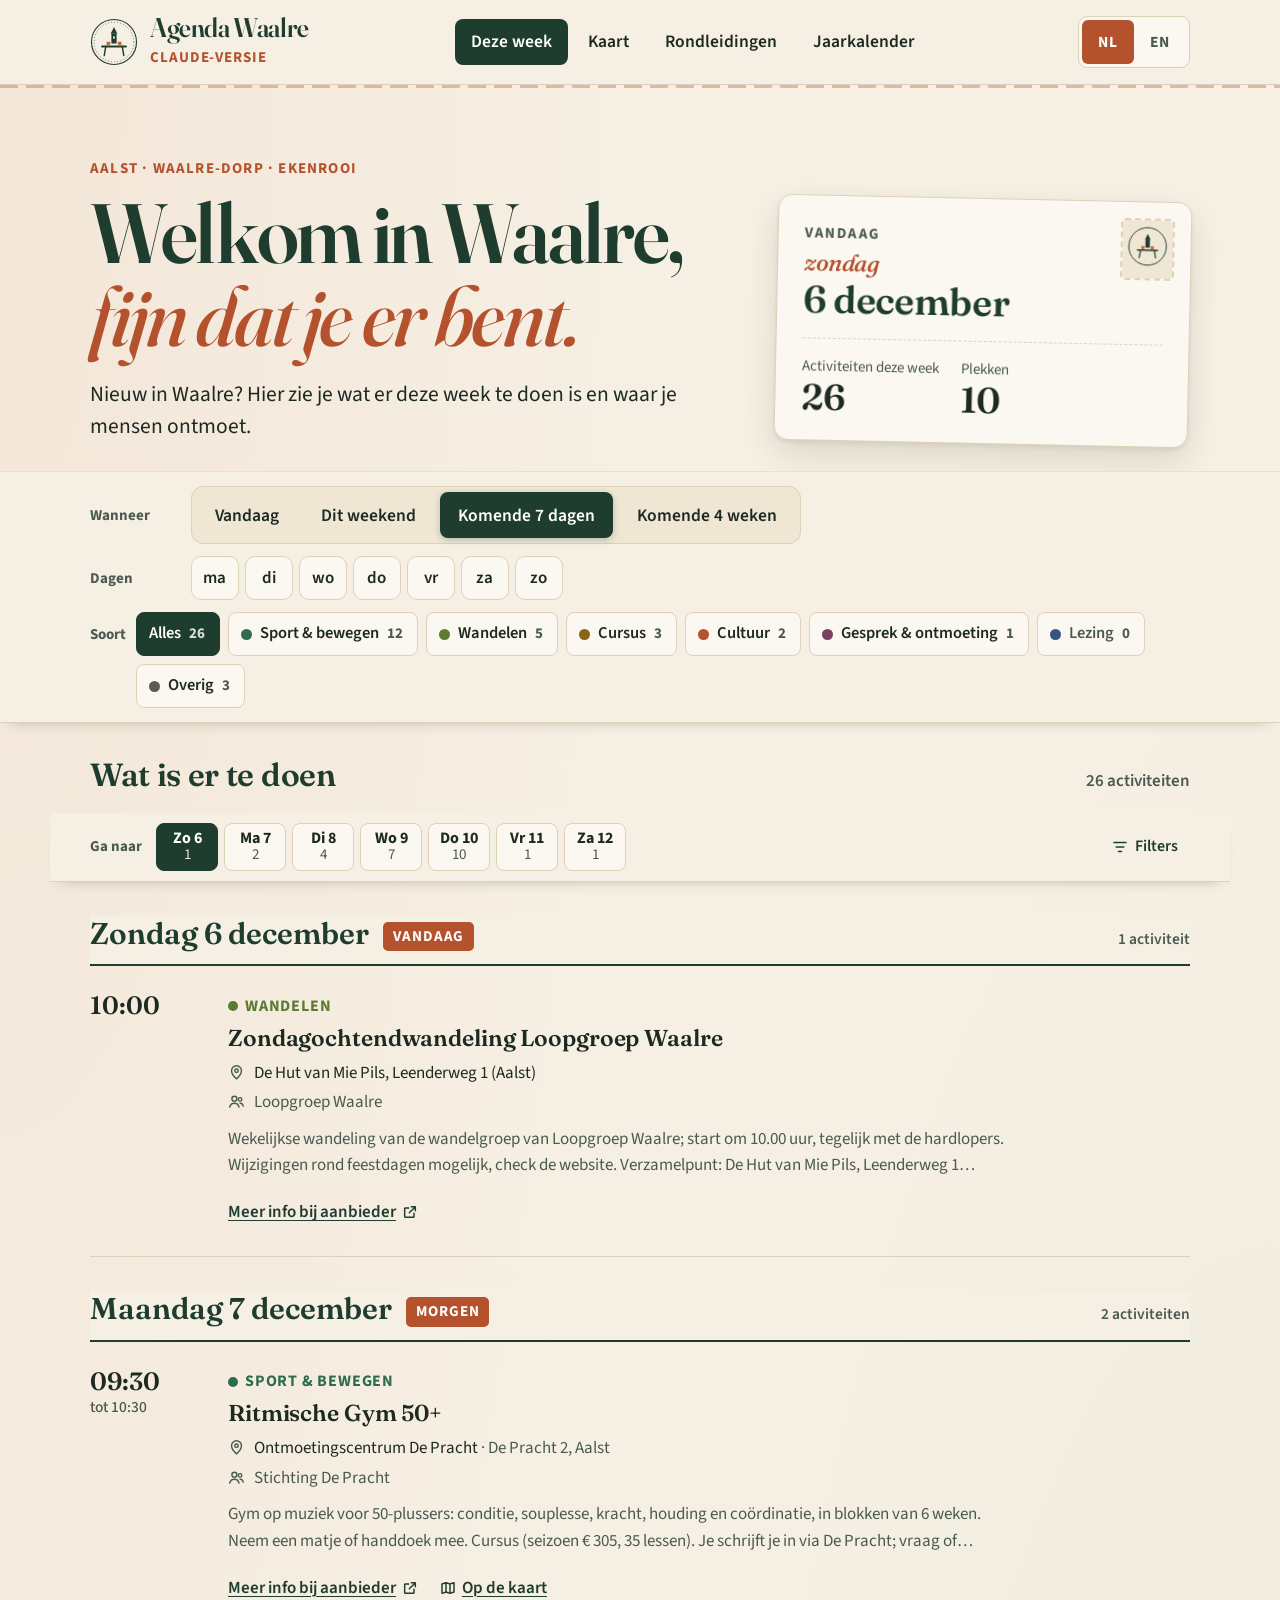
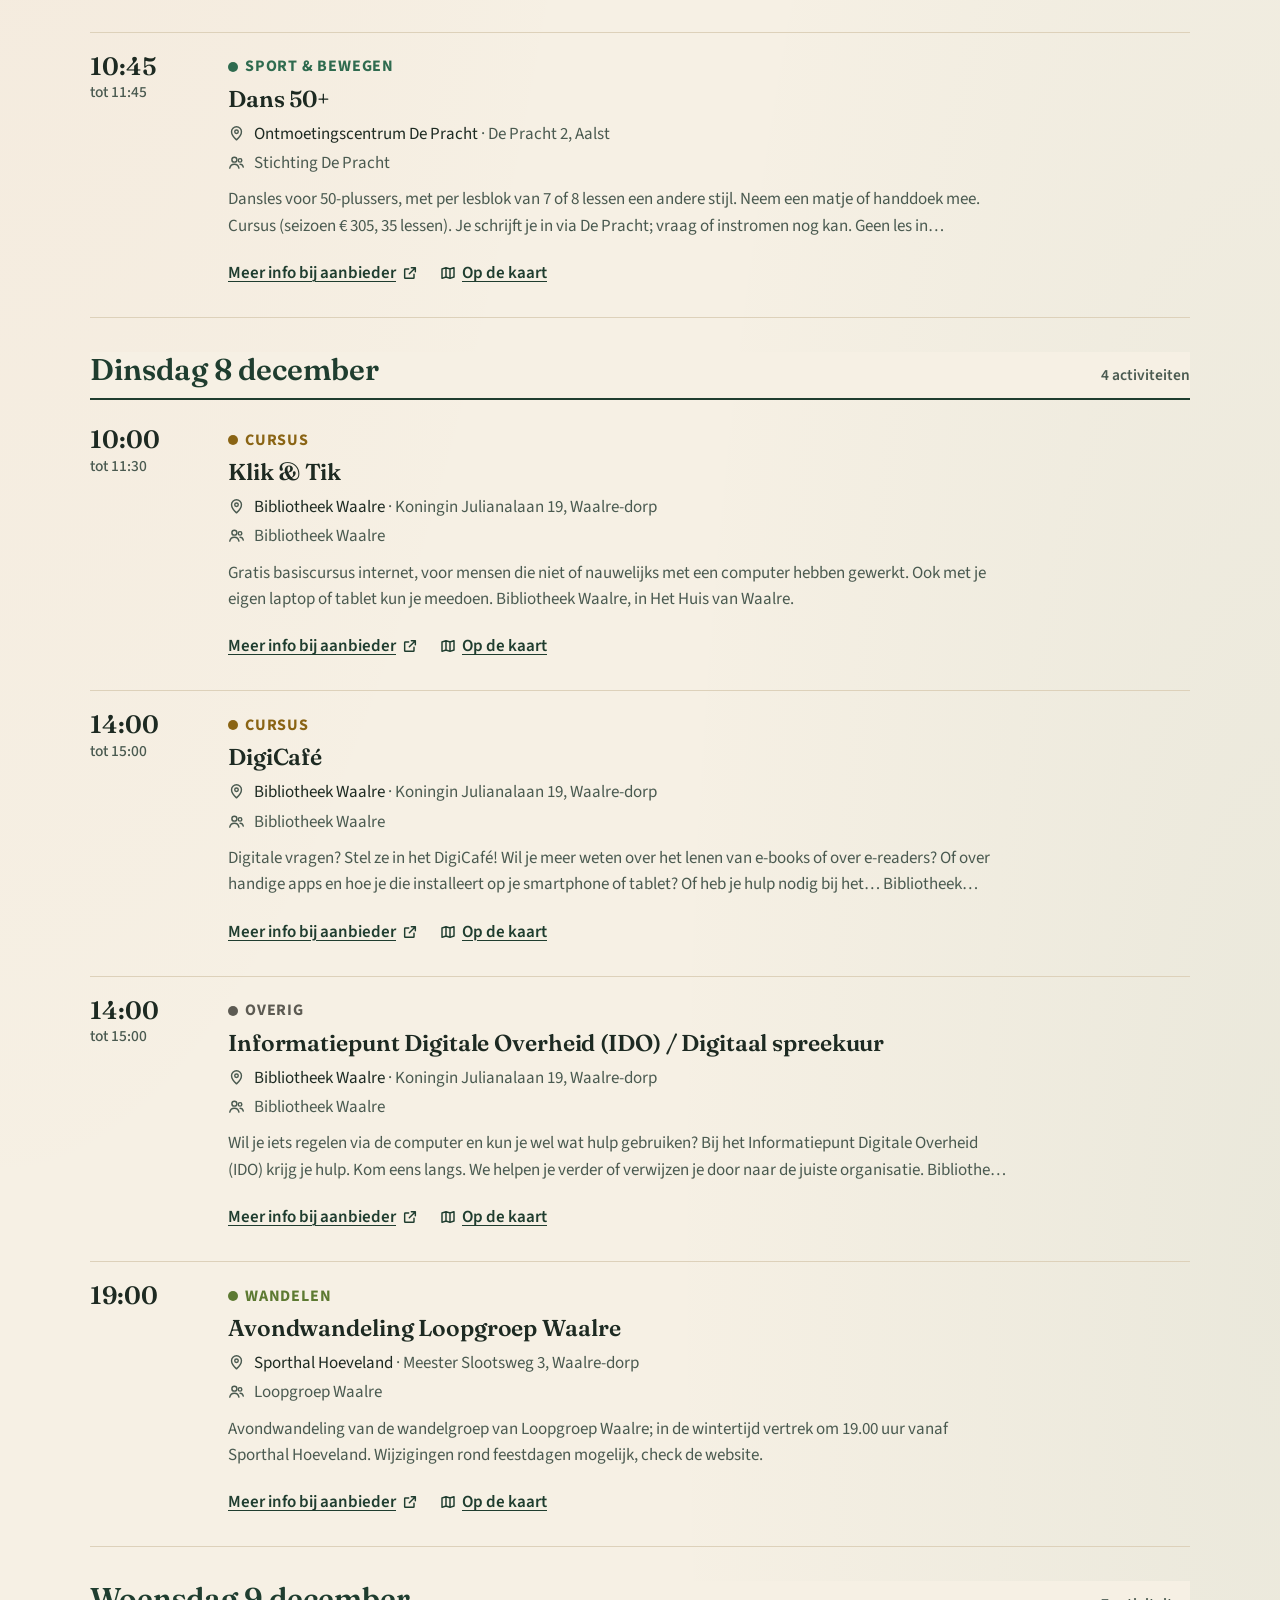
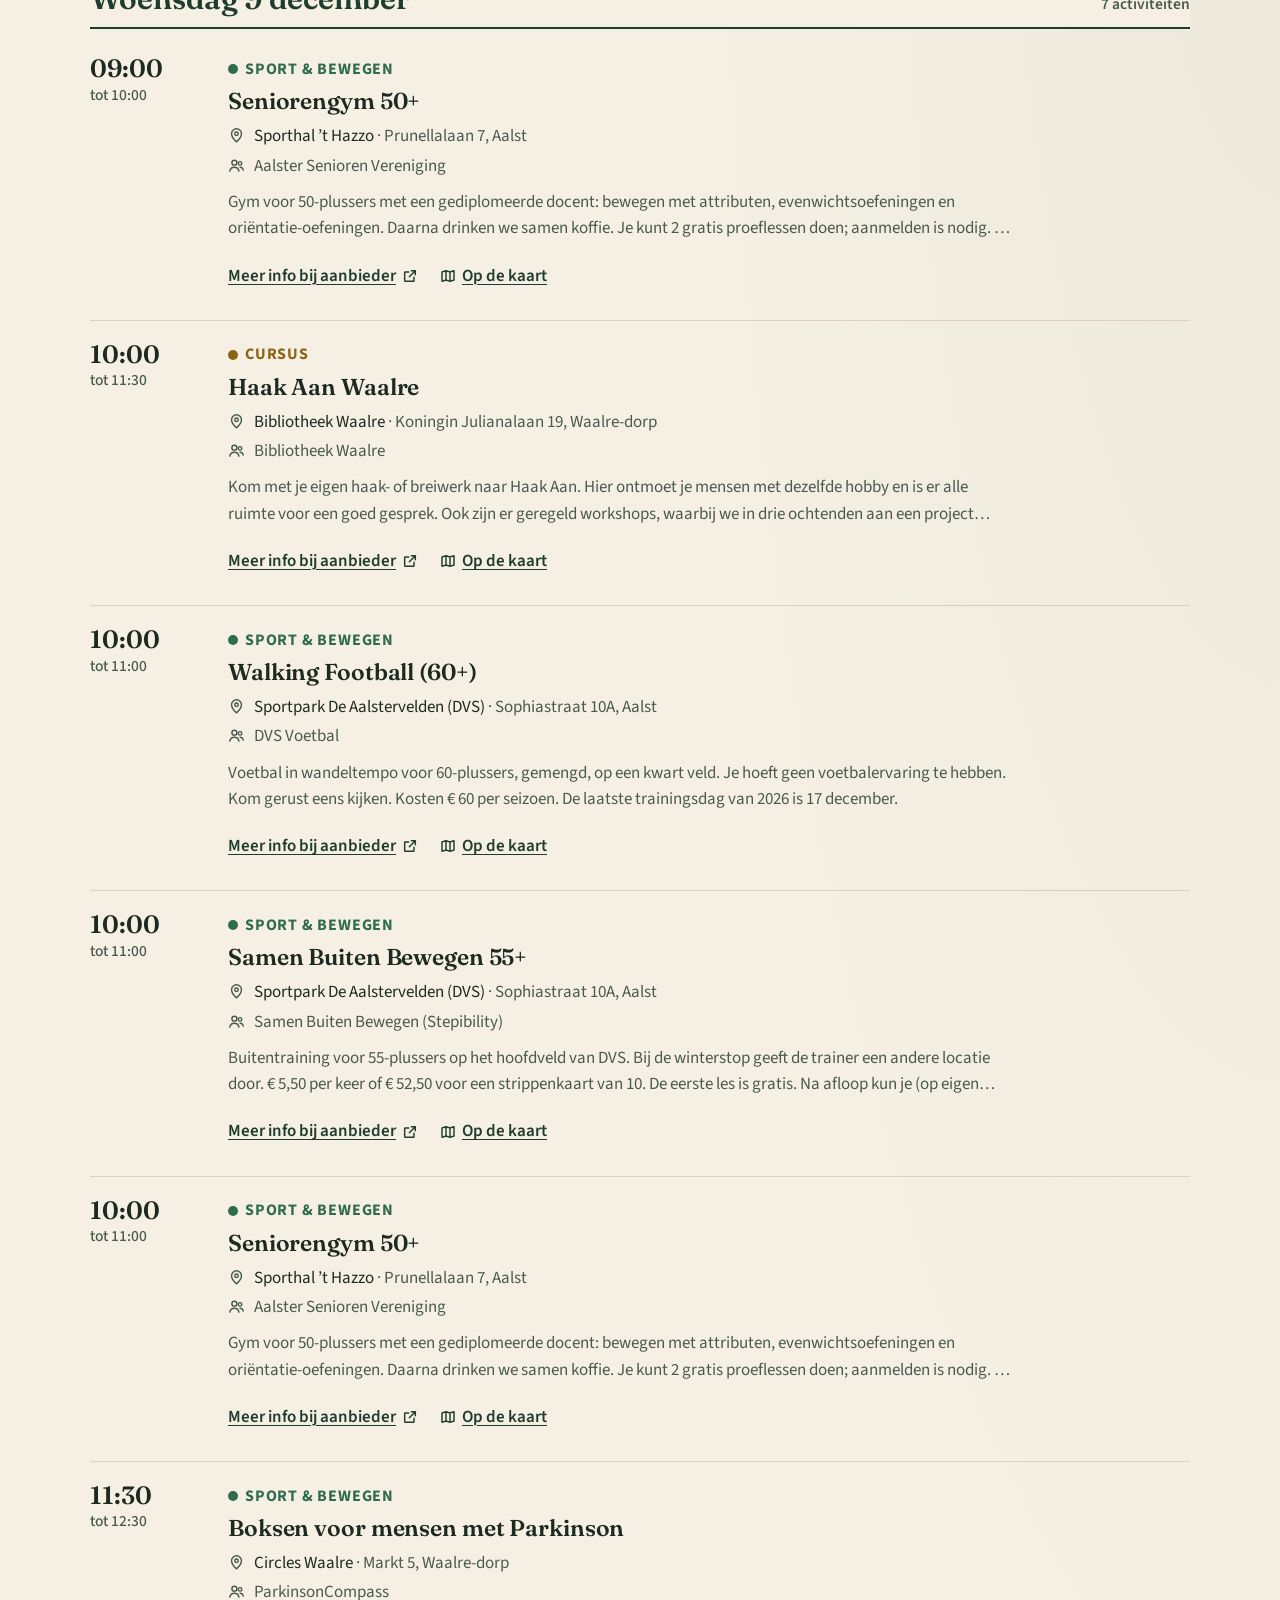
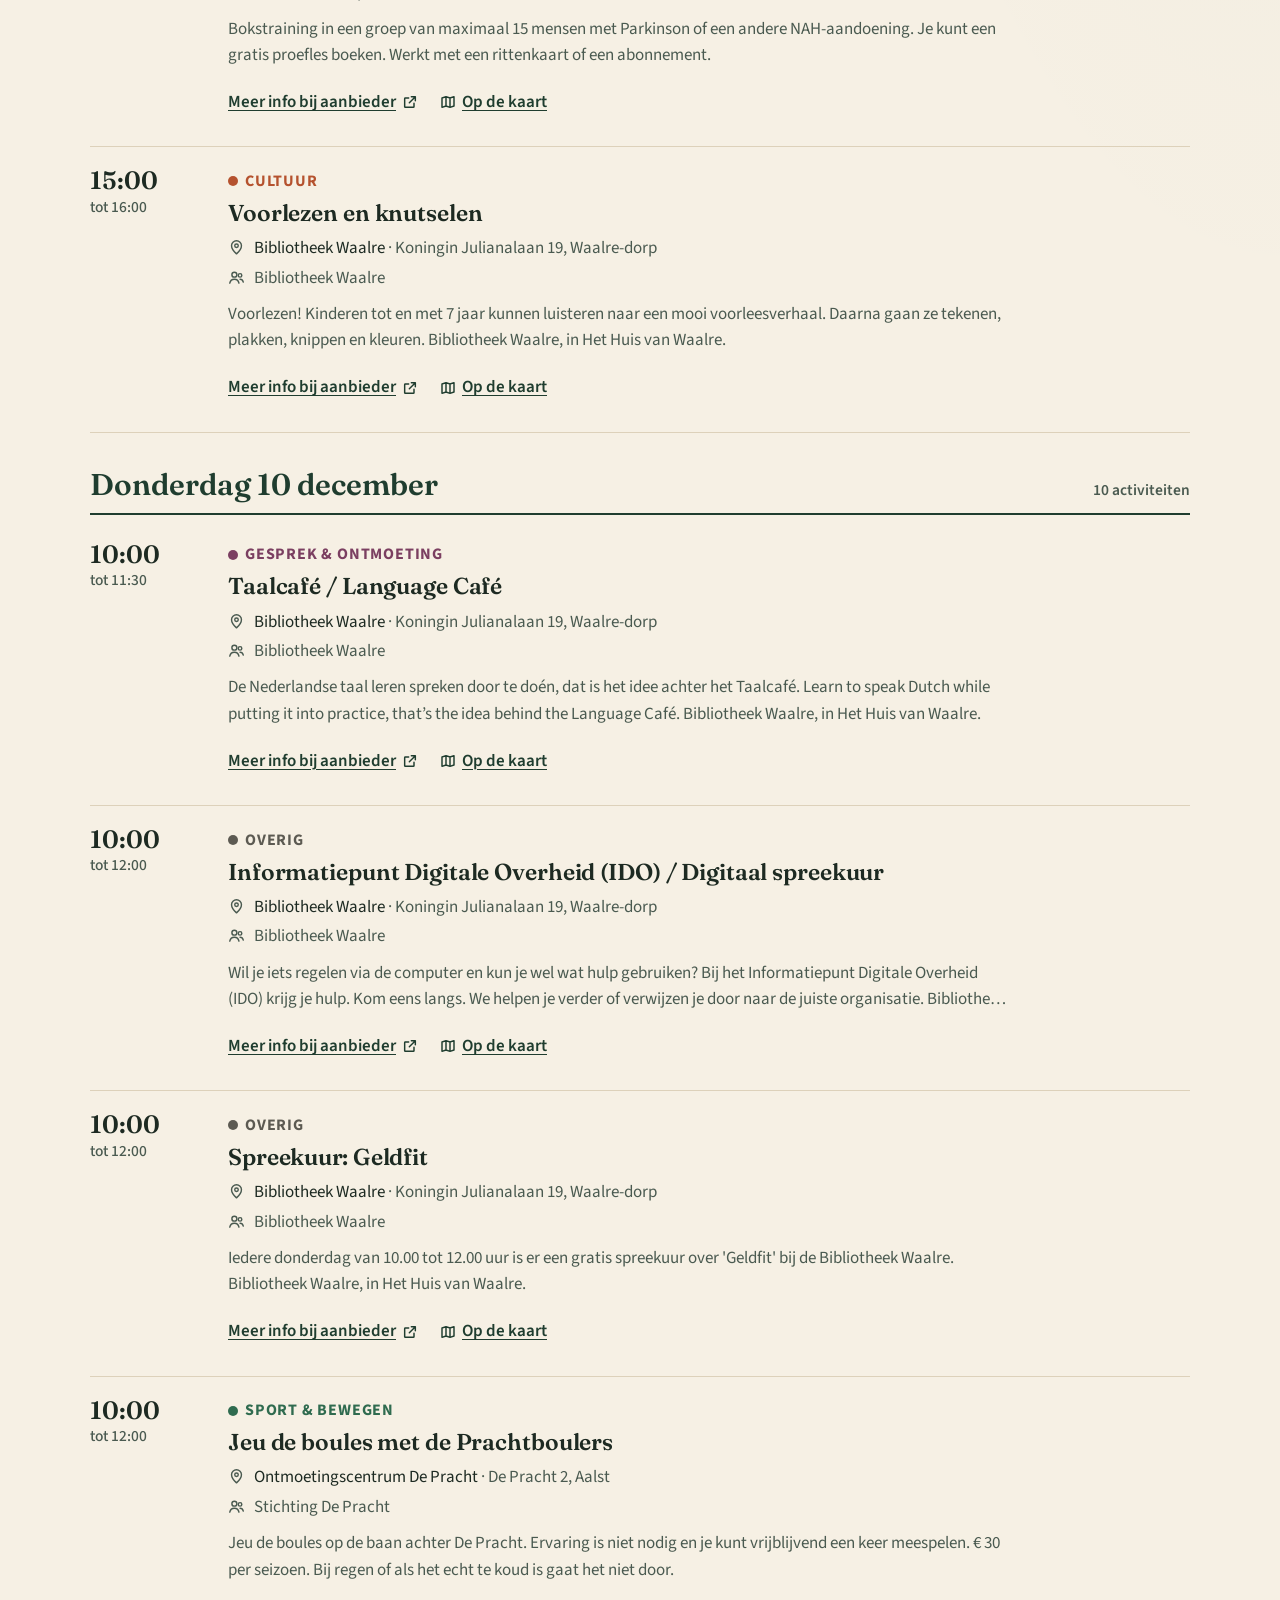
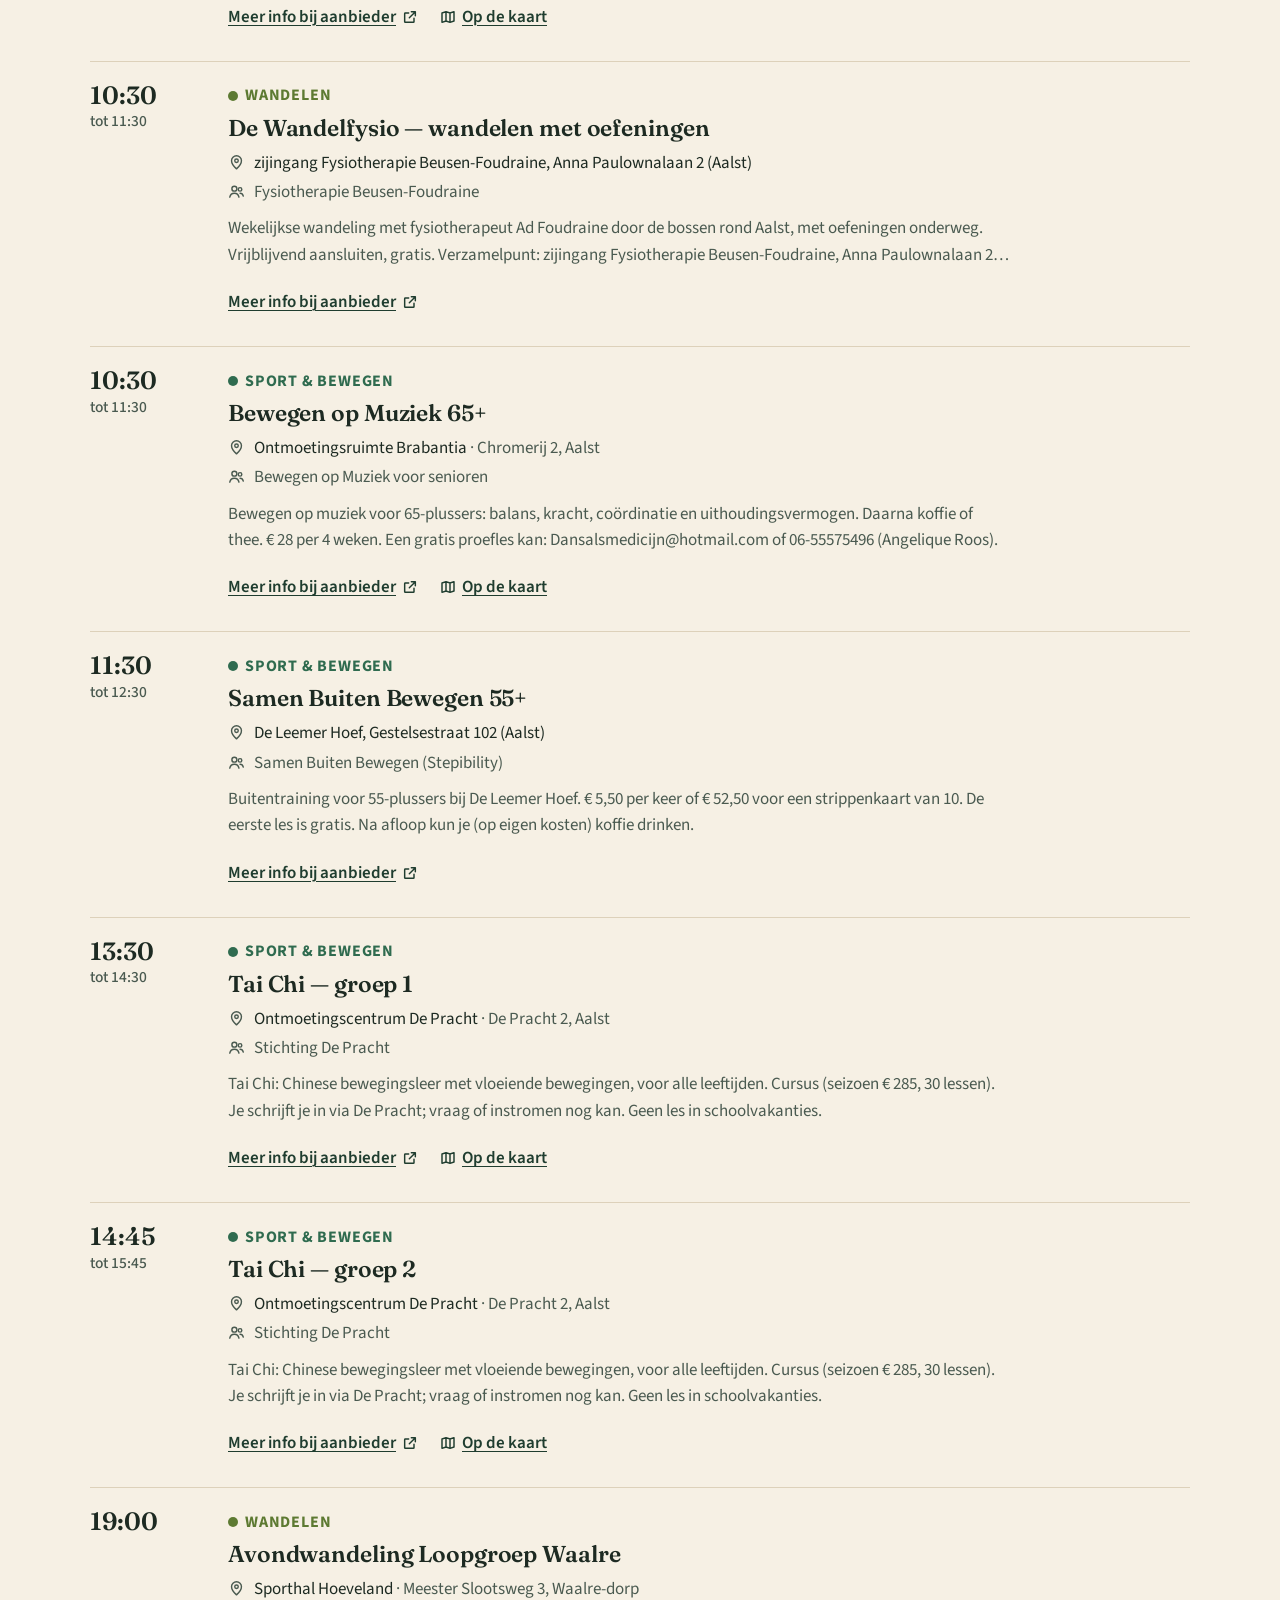
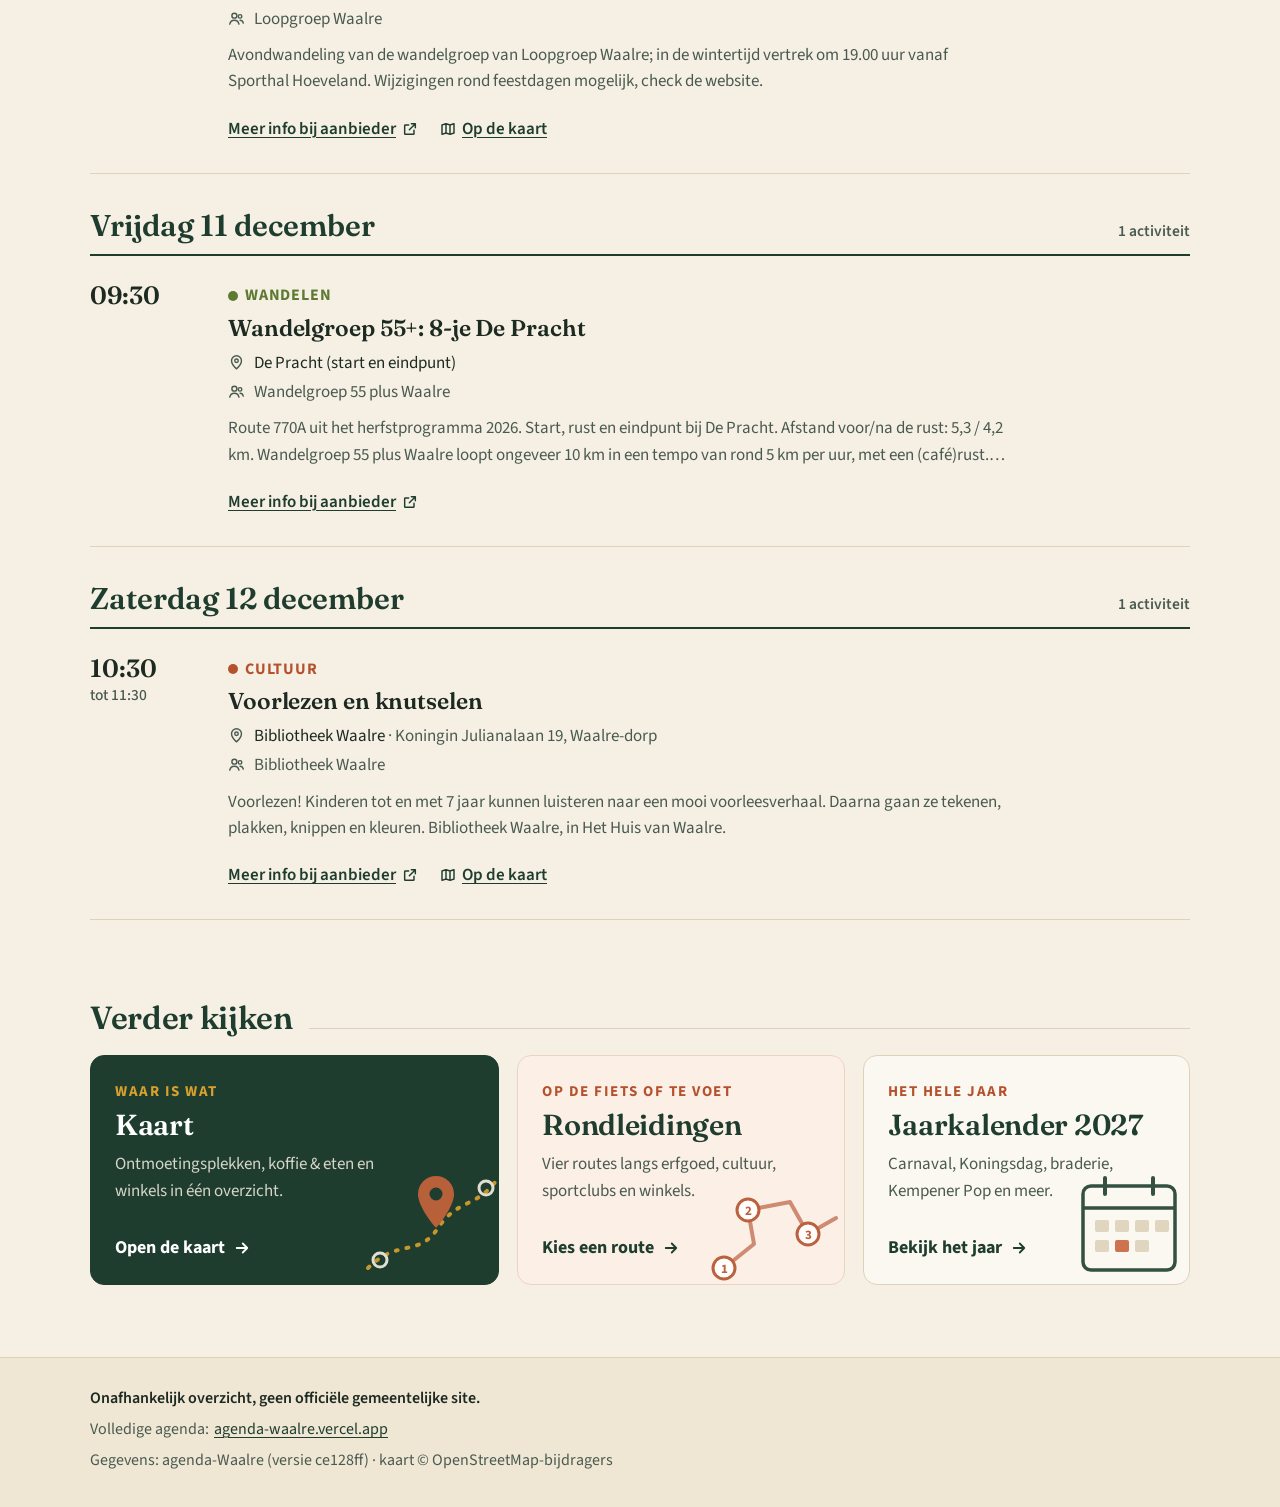
==== commit e78aaa92: "Filter op dagen van de week en periode van 4 weken Co-Authored-By: Claude Opus 5.5 <noreply@anthropi" ====
--- a/index.html
+++ b/index.html
@@ -90,8 +90,21 @@
           <span class="filters__label" id="lbl-when" data-i18n="w.when">Wanneer</span>
           <div class="seg" role="group" aria-labelledby="lbl-when">
             <button type="button" class="seg__btn" data-range="today" aria-pressed="false" data-i18n="w.r.today">Vandaag</button>
-            <button type="button" class="seg__btn" data-range="weekend" aria-pressed="false" data-i18n="w.r.weekend">Dit weekend</button>
+            <button type="button" class="seg__btn" data-range="weekend" aria-pressed="false"><span class="seg__long" data-i18n="w.r.weekend">Dit weekend</span><span class="seg__short" data-i18n="w.r.weekendShort">Weekend</span></button>
             <button type="button" class="seg__btn" data-range="week" aria-pressed="true"><span class="seg__long" data-i18n="w.r.week">Komende 7 dagen</span><span class="seg__short" data-i18n="w.r.weekShort">7 dagen</span></button>
+            <button type="button" class="seg__btn" data-range="month" aria-pressed="false"><span class="seg__long" data-i18n="w.r.month">Komende 4 weken</span><span class="seg__short" data-i18n="w.r.monthShort">4 weken</span></button>
+          </div>
+        </div>
+        <div class="filters__row">
+          <span class="filters__label filters__label--keep" id="lbl-days" data-i18n="w.days">Dagen</span>
+          <div class="daybtns" role="group" aria-labelledby="lbl-days" id="day-btns">
+            <button type="button" class="daybtn" data-dow="1" aria-pressed="false" aria-label="maandag" data-i18n="w.d1" data-i18n-aria="w.dl1">ma</button>
+            <button type="button" class="daybtn" data-dow="2" aria-pressed="false" aria-label="dinsdag" data-i18n="w.d2" data-i18n-aria="w.dl2">di</button>
+            <button type="button" class="daybtn" data-dow="3" aria-pressed="false" aria-label="woensdag" data-i18n="w.d3" data-i18n-aria="w.dl3">wo</button>
+            <button type="button" class="daybtn" data-dow="4" aria-pressed="false" aria-label="donderdag" data-i18n="w.d4" data-i18n-aria="w.dl4">do</button>
+            <button type="button" class="daybtn" data-dow="5" aria-pressed="false" aria-label="vrijdag" data-i18n="w.d5" data-i18n-aria="w.dl5">vr</button>
+            <button type="button" class="daybtn" data-dow="6" aria-pressed="false" aria-label="zaterdag" data-i18n="w.d6" data-i18n-aria="w.dl6">za</button>
+            <button type="button" class="daybtn" data-dow="0" aria-pressed="false" aria-label="zondag" data-i18n="w.d0" data-i18n-aria="w.dl0">zo</button>
           </div>
         </div>
         <div class="filters__types">
--- a/assets/style.css
+++ b/assets/style.css
@@ -382,6 +382,14 @@
 .daybar__top svg { width: 18px; height: 18px; }
 .day { scroll-margin-top: calc(var(--daybar-h, 0px) + 8px); }
 .seg__short { display: none; }
+.daybtns { display: flex; flex-wrap: wrap; gap: 6px; }
+.daybtn {
+  min-width: 48px; min-height: 44px; padding: 0 10px;
+  font: inherit; font-size: 17px; font-weight: 600; color: var(--ink);
+  background: var(--card); border: 1.5px solid var(--line); border-radius: 10px; cursor: pointer;
+}
+.daybtn:hover { border-color: var(--forest); }
+.daybtn[aria-pressed="true"] { background: var(--forest); border-color: var(--forest); color: #fff; }
 
 .day { margin-top: 34px; }
 .day__head {
@@ -768,9 +776,9 @@
 
 /* ---------- beweging ---------- */
 @keyframes nudge { from { transform: translateY(6px); } to { transform: none; } }
-@keyframes rise { from { opacity: 0; transform: translateY(8px); } to { opacity: 1; transform: none; } }
-@keyframes settle { from { opacity: 0; transform: rotate(4deg) translateY(16px); } to { opacity: 1; transform: rotate(1.2deg); } }
-@keyframes drop { from { opacity: 0; transform: rotate(-45deg) translate(-14px, -14px); } to { opacity: 1; transform: rotate(-45deg); } }
+@keyframes rise { from { transform: translateY(8px); } to { transform: none; } }
+@keyframes settle { from { transform: rotate(4deg) translateY(16px); } to { transform: rotate(1.2deg); } }
+@keyframes drop { from { transform: rotate(-45deg) translate(-14px, -14px); } to { transform: rotate(-45deg); } }
 .reveal { animation: rise .6s ease-out both; }
 .reveal-2 { animation: rise .6s .08s ease-out both; }
 .reveal-3 { animation: rise .6s .16s ease-out both; }
@@ -873,6 +881,9 @@
   .seg { width: 100%; }
   .seg__btn { padding: 0 8px; font-size: 16.5px; }
   .chip { font-size: 16px; padding: 0 12px 0 10px; }
+  .filters__label--keep { position: static; width: auto; height: auto; overflow: visible; clip: auto; min-width: 0; }
+  .daybtns { width: 100%; flex-wrap: nowrap; gap: 4px; }
+  .daybtn { flex: 1 1 0; min-width: 0; padding: 0; }
 
   .day__head { position: static; flex-wrap: wrap; }
   .ev { grid-template-columns: 1fr; gap: 6px; padding: 18px 0; }
